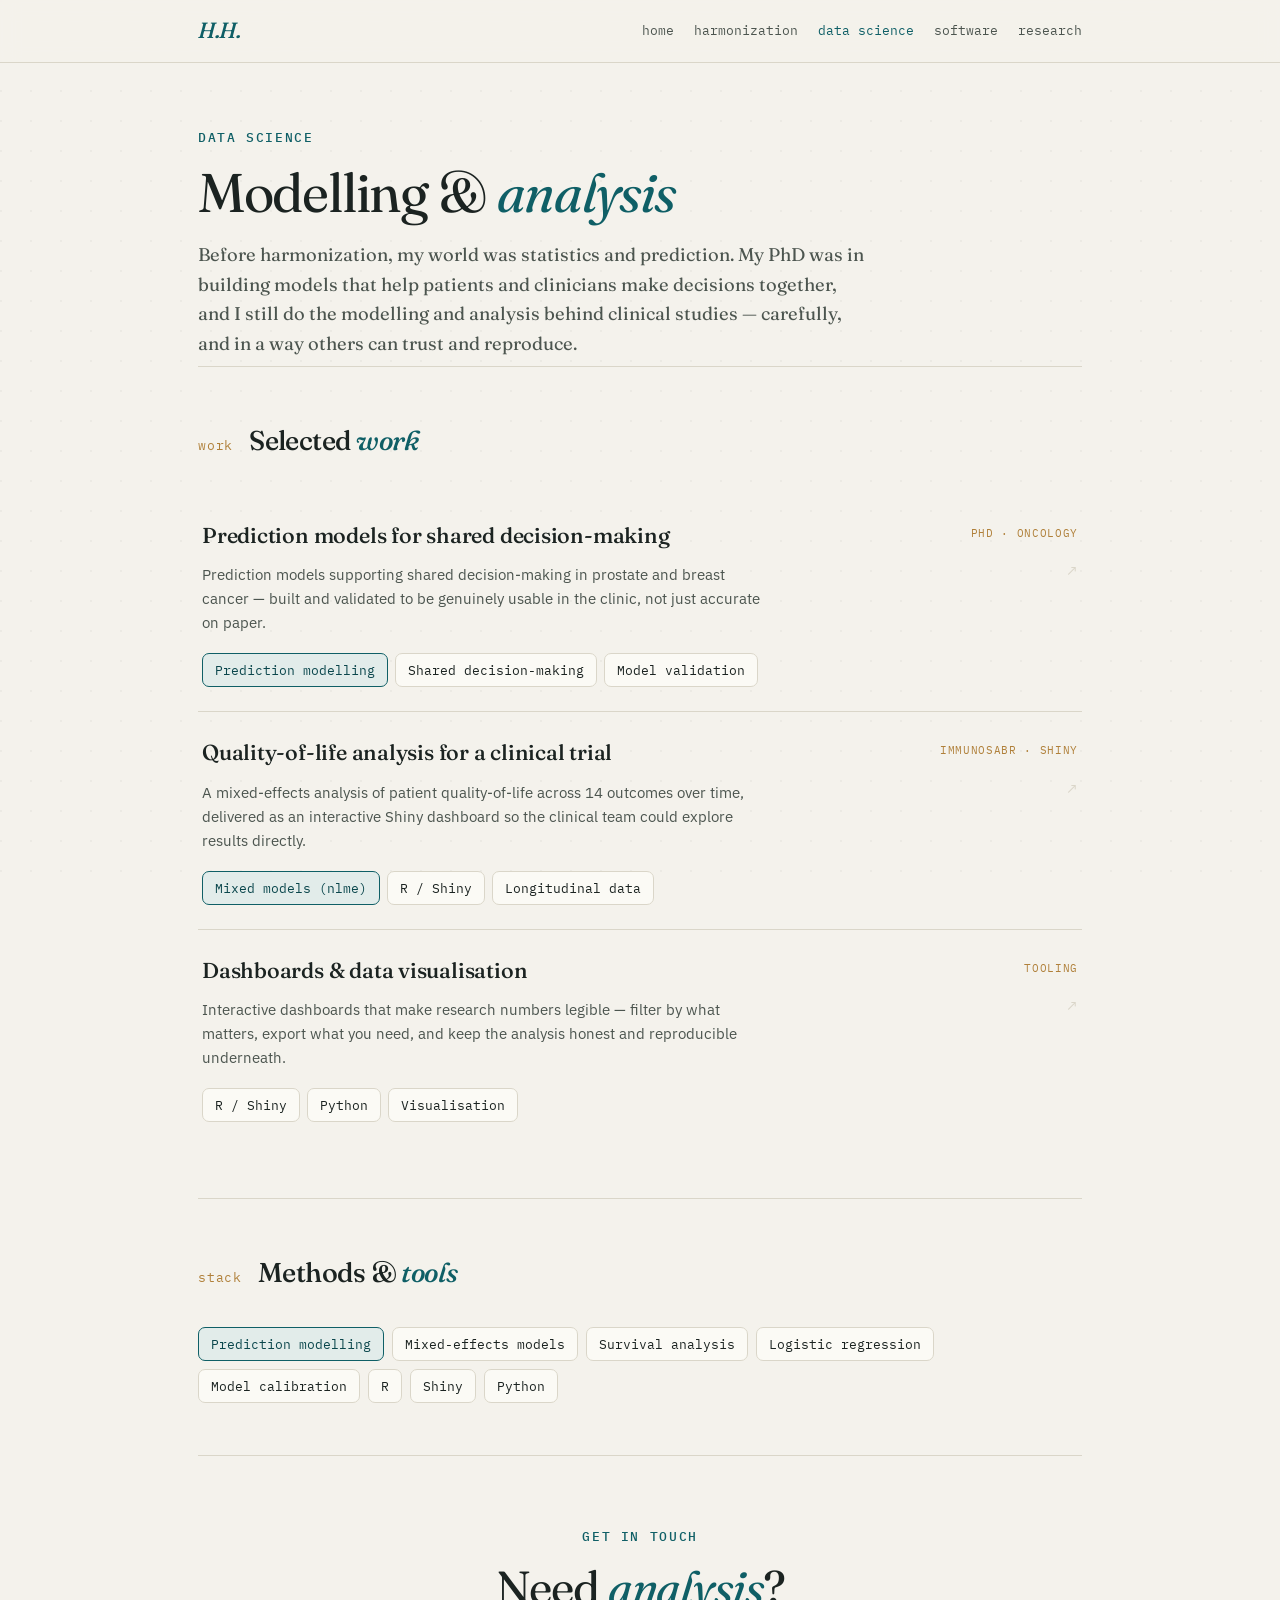
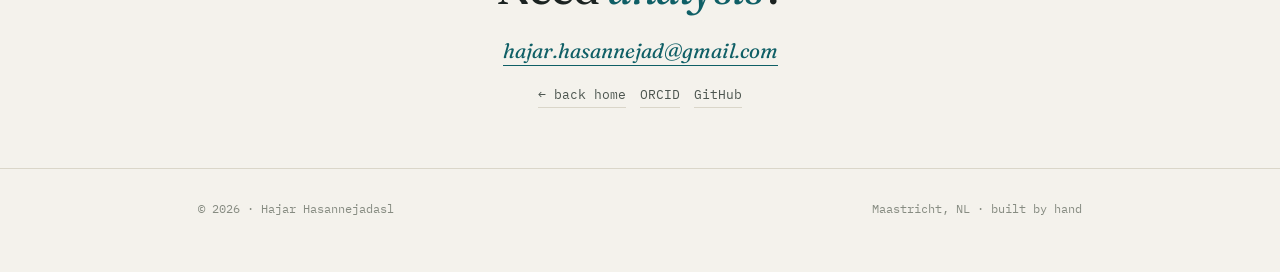
==== data-science.html @ 9adae1c1 "Add files via upload" ====
<!DOCTYPE html>
<html lang="en">
<head>
<meta charset="UTF-8">
<meta name="viewport" content="width=device-width, initial-scale=1.0">
<title>Data science — Hajar Hasannejadasl</title>
<meta name="description" content="Prediction modelling, mixed-effects analysis of clinical trials, and data dashboards.">
<link rel="preconnect" href="https://fonts.googleapis.com">
<link rel="preconnect" href="https://fonts.gstatic.com" crossorigin>
<link href="https://fonts.googleapis.com/css2?family=Fraunces:ital,opsz,wght@0,9..144,400;0,9..144,500;1,9..144,300;1,9..144,400&family=IBM+Plex+Mono:wght@400;500&family=IBM+Plex+Sans:wght@400;500;600&display=swap" rel="stylesheet">
<link rel="stylesheet" href="styles.css">
</head>
<body>

<header class="top">
  <div class="wrap">
    <a href="index.html" class="monogram">H.H.</a>
    <nav>
      <a href="index.html">home</a>
      <a href="harmonization.html">harmonization</a>
      <a href="data-science.html" class="current">data science</a>
      <a href="software.html">software</a>
      <a href="research.html">research</a>
    </nav>
  </div>
</header>

<main class="wrap">

  <section class="phead">
    <div class="eyebrow reveal">Data science</div>
    <h1 class="reveal">Modelling &amp; <em>analysis</em></h1>
    <p class="intro reveal">
      Before harmonization, my world was statistics and prediction. My PhD was in building models
      that help patients and clinicians make decisions together, and I still do the modelling and
      analysis behind clinical studies — carefully, and in a way others can trust and reproduce.
    </p>
  </section>

  <section class="ruled">
    <div class="sec-head"><span class="idx">work</span><h2>Selected <em>work</em></h2></div>
    <div class="work">

      <a class="item reveal" href="#">
        <div class="ttl">Prediction models for shared decision-making</div>
        <div class="meta">PhD · Oncology</div>
        <div class="desc">Prediction models supporting shared decision-making in prostate and breast cancer — built and validated to be genuinely usable in the clinic, not just accurate on paper.</div>
        <div class="tags">
          <span class="tag key">Prediction modelling</span>
          <span class="tag">Shared decision-making</span>
          <span class="tag">Model validation</span>
        </div>
        <div class="arrow">↗</div>
      </a>

      <a class="item reveal" href="#">
        <div class="ttl">Quality-of-life analysis for a clinical trial</div>
        <div class="meta">ImmunoSABR · Shiny</div>
        <div class="desc">A mixed-effects analysis of patient quality-of-life across 14 outcomes over time, delivered as an interactive Shiny dashboard so the clinical team could explore results directly.</div>
        <div class="tags">
          <span class="tag key">Mixed models (nlme)</span>
          <span class="tag">R / Shiny</span>
          <span class="tag">Longitudinal data</span>
        </div>
        <div class="arrow">↗</div>
      </a>

      <a class="item reveal" href="#">
        <div class="ttl">Dashboards &amp; data visualisation</div>
        <div class="meta">Tooling</div>
        <div class="desc">Interactive dashboards that make research numbers legible — filter by what matters, export what you need, and keep the analysis honest and reproducible underneath.</div>
        <div class="tags">
          <span class="tag">R / Shiny</span>
          <span class="tag">Python</span>
          <span class="tag">Visualisation</span>
        </div>
        <div class="arrow">↗</div>
      </a>

    </div>
  </section>

  <section class="ruled">
    <div class="sec-head"><span class="idx">stack</span><h2>Methods &amp; <em>tools</em></h2></div>
    <div class="tags reveal">
      <span class="tag key">Prediction modelling</span>
      <span class="tag">Mixed-effects models</span>
      <span class="tag">Survival analysis</span>
      <span class="tag">Logistic regression</span>
      <span class="tag">Model calibration</span>
      <span class="tag">R</span>
      <span class="tag">Shiny</span>
      <span class="tag">Python</span>
    </div>
  </section>

  <section class="contact">
    <div class="eyebrow">Get in touch</div>
    <h2>Need <em>analysis</em>?</h2>
    <a class="email" href="mailto:hajar.hasannejad@gmail.com">hajar.hasannejad@gmail.com</a>
    <div class="more">
      <a href="index.html">← back home</a>
      <a href="https://orcid.org/0000-0001-5262-7399">ORCID</a>
      <a href="https://github.com/Hajarhn">GitHub</a>
    </div>
  </section>

</main>

<footer>
  <div class="wrap">
    <span>© 2026 · Hajar Hasannejadasl</span>
    <span>Maastricht, NL · built by hand</span>
  </div>
</footer>

<script src="main.js"></script>
</body>
</html>
---- styles.css ----
/* =========================================================
   Hajar Hasannejadasl — shared design system
   Warm-petrol identity: Fraunces (display/voice) +
   IBM Plex Sans (body) + IBM Plex Mono (technical labels)
   ========================================================= */

:root{
  --paper:#F4F2EC;        /* warm off-white */
  --paper-2:#FBFAF5;      /* card surface */
  --ink:#1B2321;          /* near-black, petrol-tinted */
  --ink-soft:#4C554F;
  --mute:#878C82;
  --petrol:#0F5F66;       /* primary accent */
  --petrol-deep:#0A464C;
  --petrol-pale:#E2ECEA;
  --amber:#B0803A;        /* warm secondary, used sparingly */
  --line:#DAD6C9;         /* warm hairline */

  --display:'Fraunces',Georgia,serif;
  --sans:'IBM Plex Sans',system-ui,sans-serif;
  --mono:'IBM Plex Mono',ui-monospace,monospace;
}

*{box-sizing:border-box;margin:0;padding:0}
html{scroll-behavior:smooth}
body{
  background:var(--paper);color:var(--ink);
  font-family:var(--sans);font-size:16.5px;line-height:1.6;
  -webkit-font-smoothing:antialiased;text-rendering:optimizeLegibility;
  overflow-x:hidden;
}
/* faint dotted grid, quiet in the background */
body::before{
  content:"";position:fixed;inset:0;z-index:0;pointer-events:none;
  background-image:radial-gradient(circle at 1px 1px,rgba(27,35,33,.035) 1px,transparent 0);
  background-size:30px 30px;
}
main{position:relative;z-index:1}
.wrap{max-width:940px;margin:0 auto;padding:0 28px}
a{color:inherit}

.eyebrow{
  font-family:var(--mono);font-size:12.5px;font-weight:500;
  letter-spacing:.13em;text-transform:uppercase;color:var(--petrol);
}
em.hl{font-style:italic;color:var(--petrol)}

/* placeholder marker */
.todo{
  color:var(--petrol-deep);background:var(--petrol-pale);
  border-bottom:1.5px dashed var(--petrol);padding:0 4px;border-radius:2px;font-style:normal;
}

/* ---------------- top bar ---------------- */
header.top{
  position:sticky;top:0;z-index:20;
  background:rgba(244,242,236,.9);backdrop-filter:blur(9px);
  border-bottom:1px solid var(--line);
}
.top .wrap{display:flex;align-items:center;justify-content:space-between;height:62px;gap:18px}
.monogram{
  font-family:var(--display);font-style:italic;font-weight:500;
  font-size:22px;letter-spacing:-.02em;color:var(--petrol);text-decoration:none;flex-shrink:0;
}
.top nav{display:flex;gap:20px;overflow-x:auto;scrollbar-width:none}
.top nav::-webkit-scrollbar{display:none}
.top nav a{
  font-family:var(--mono);font-size:13px;color:var(--ink-soft);
  text-decoration:none;white-space:nowrap;padding:4px 0;position:relative;transition:color .2s;
}
.top nav a:hover{color:var(--petrol)}
.top nav a.current{color:var(--petrol)}
.top nav a.current::after{
  content:"";position:absolute;left:0;right:0;bottom:-2px;height:1.5px;background:var(--petrol);
}

/* ---------------- hero / page head ---------------- */
.hero{padding:72px 0 20px;position:relative}
.hero .eyebrow{margin-bottom:22px}
.hero h1{
  font-family:var(--display);font-weight:400;font-size:clamp(2.6rem,7vw,4.6rem);
  line-height:.98;letter-spacing:-.03em;
}
.hero h1 em{font-style:italic;font-weight:300;color:var(--petrol)}
.hero .tagline{
  font-family:var(--display);font-weight:400;font-size:clamp(1.15rem,2.2vw,1.5rem);
  line-height:1.45;color:var(--ink-soft);max-width:40ch;margin-top:22px;
}
.hero .tagline strong{font-weight:500;font-style:italic;color:var(--ink)}

/* decorative asterisk echo (subtle, like the mapping star) */
.hero::after{
  content:"✳";position:absolute;top:44px;right:-10px;font-size:11rem;line-height:1;
  color:var(--amber);opacity:.08;pointer-events:none;font-family:var(--display);
}

/* page-header variant for interior pages */
.phead{padding:64px 0 8px}
.phead .eyebrow{margin-bottom:18px}
.phead h1{
  font-family:var(--display);font-weight:400;font-size:clamp(2.2rem,5.5vw,3.4rem);
  line-height:1.02;letter-spacing:-.025em;
}
.phead h1 em{font-style:italic;color:var(--petrol)}
.phead .intro{
  font-family:var(--display);font-size:1.15rem;line-height:1.6;color:var(--ink-soft);
  max-width:56ch;margin-top:20px;
}

/* ---------------- harmonization mapping signature ---------------- */
.map{
  margin:44px 0 8px;border:1px solid var(--line);background:var(--paper-2);
  border-radius:14px;padding:26px 28px;font-family:var(--mono);
  display:grid;grid-template-columns:1fr auto 1fr;align-items:center;gap:8px;overflow:hidden;
}
.map .side{display:flex;flex-direction:column;gap:10px}
.map .src{
  font-size:14px;color:var(--mute);background:var(--paper);
  border:1px solid var(--line);border-radius:7px;padding:7px 11px;white-space:nowrap;
}
.map .arrows{position:relative;width:64px;height:104px}
.map .arrows svg{position:absolute;inset:0;width:100%;height:100%}
.map .target{
  justify-self:start;display:inline-flex;flex-direction:column;gap:4px;
  background:var(--petrol);color:#fff;border-radius:9px;padding:12px 16px;
}
.map .target b{font-family:var(--sans);font-weight:600;font-size:19px}
.map .target .code{font-size:12.5px;color:#bfe0dd;letter-spacing:.03em}
.map .cap{grid-column:1/-1;margin-top:18px;font-family:var(--sans);font-size:13.5px;color:var(--mute)}
@media(max-width:560px){
  .map{grid-template-columns:1fr;gap:16px}
  .map .arrows{width:100%;height:34px;transform:rotate(90deg)}
  .map .target{justify-self:stretch}
}

/* ---------------- sections ---------------- */
section{padding:52px 0}
section.ruled{border-top:1px solid var(--line)}
.sec-head{display:flex;align-items:baseline;gap:16px;margin-bottom:32px}
.sec-head .idx{font-family:var(--mono);font-size:13px;color:var(--amber);letter-spacing:.06em}
.sec-head h2{font-family:var(--display);font-weight:500;font-size:1.7rem;letter-spacing:-.02em}
.sec-head h2 em{font-style:italic;color:var(--petrol)}

/* ---------------- area cards (home) ---------------- */
.areas{display:grid;grid-template-columns:1fr 1fr;gap:0;border-top:1px solid var(--line);border-left:1px solid var(--line)}
.area{
  display:block;text-decoration:none;padding:26px 24px;
  border-right:1px solid var(--line);border-bottom:1px solid var(--line);
  background:var(--paper);transition:background .25s;
}
.area:hover{background:var(--paper-2)}
.area .k{font-family:var(--mono);font-size:11.5px;color:var(--amber);letter-spacing:.08em}
.area h3{font-family:var(--display);font-weight:500;font-size:1.4rem;margin:12px 0 8px;letter-spacing:-.01em}
.area h3 em{font-style:italic;color:var(--petrol)}
.area p{font-size:14.5px;color:var(--ink-soft);line-height:1.55}
.area .go{font-family:var(--mono);font-size:12.5px;color:var(--petrol);margin-top:14px;display:inline-block}
.area:hover .go{color:var(--petrol-deep)}
@media(max-width:600px){.areas{grid-template-columns:1fr}}

/* ---------------- about ---------------- */
.about-grid{display:grid;grid-template-columns:1fr 2fr;gap:44px;align-items:start}
.about-aside{font-family:var(--mono);font-size:13px;line-height:1.65}
.about-aside dt{
  text-transform:uppercase;letter-spacing:.09em;font-size:11px;
  color:var(--amber);margin-top:18px;margin-bottom:3px;
}
.about-aside dt:first-child{margin-top:0}
.about-aside dd{color:var(--ink);font-family:var(--sans);font-size:14.5px}
.about-body p{
  font-family:var(--display);font-size:1.16rem;line-height:1.72;color:var(--ink-soft);margin-bottom:1.2rem;
}
.about-body p:first-child::first-letter{
  font-family:var(--display);font-size:3.1rem;font-style:italic;float:left;
  line-height:.82;padding:.36rem .55rem 0 0;color:var(--petrol);
}
.about-body p em{font-style:italic;color:var(--ink)}
@media(max-width:640px){.about-grid{grid-template-columns:1fr;gap:28px}}

/* ---------------- work items ---------------- */
.work{display:flex;flex-direction:column}
.item{
  display:grid;grid-template-columns:1fr auto;gap:6px 24px;
  padding:24px 4px;border-top:1px solid var(--line);text-decoration:none;transition:padding-left .2s;
}
.item:first-child{border-top:none}
.item:hover{padding-left:12px}
.item:hover .ttl{color:var(--petrol)}
.item .ttl{font-family:var(--display);font-weight:500;font-size:1.35rem;letter-spacing:-.01em;transition:color .18s}
.item .desc{grid-column:1;max-width:62ch;color:var(--ink-soft);font-size:15px;margin-top:4px;line-height:1.6}
.item .meta{
  grid-column:2;grid-row:1;font-family:var(--mono);font-size:11px;letter-spacing:.06em;
  text-transform:uppercase;color:var(--amber);text-align:right;white-space:nowrap;padding-top:6px;
}
.item .tags{display:flex;flex-wrap:wrap;gap:7px;margin-top:12px;grid-column:1}
.item .arrow{grid-column:2;grid-row:2;text-align:right;color:var(--line);font-size:15px}
.item:hover .arrow{color:var(--petrol)}
@media(max-width:560px){
  .item{grid-template-columns:1fr}
  .item .meta{grid-column:1;grid-row:auto;text-align:left;padding-top:0;margin-bottom:4px}
  .item .arrow{display:none}
}

/* work item with visual (flagship) */
.feature{
  display:grid;grid-template-columns:1fr 1.4fr;gap:34px;align-items:start;
  padding:28px 0 8px;
}
.feature .shot{
  background:var(--paper-2);border:1px solid var(--line);border-radius:8px;overflow:hidden;
  aspect-ratio:4/3;box-shadow:0 10px 26px -14px rgba(27,35,33,.22);
}
.feature .shot svg{width:100%;height:100%;display:block}
.feature .meta{font-family:var(--mono);font-size:11px;text-transform:uppercase;letter-spacing:.09em;color:var(--amber);margin-bottom:8px}
.feature h3{font-family:var(--display);font-weight:500;font-size:1.55rem;letter-spacing:-.015em;margin-bottom:10px}
.feature p{color:var(--ink-soft);font-size:15px;line-height:1.65;margin-bottom:14px}
.feature .links{display:flex;gap:18px;font-family:var(--mono);font-size:13px}
.feature .links a{color:var(--petrol);text-decoration:none;border-bottom:1px solid var(--petrol);padding-bottom:1px}
.feature .links a:hover{color:var(--amber);border-color:var(--amber)}
@media(max-width:640px){.feature{grid-template-columns:1fr;gap:20px}}

/* ---------------- tags ---------------- */
.tags{display:flex;flex-wrap:wrap;gap:8px}
.tag{
  font-family:var(--mono);font-size:12.5px;color:var(--ink);
  border:1px solid var(--line);background:var(--paper-2);border-radius:7px;padding:6px 12px;
}
.tag.key{border-color:var(--petrol);color:var(--petrol-deep);background:var(--petrol-pale)}

/* ---------------- contact ---------------- */
.contact{text-align:center;padding:70px 0 60px;border-top:1px solid var(--line)}
.contact .eyebrow{margin-bottom:16px}
.contact h2{font-family:var(--display);font-weight:400;font-size:clamp(1.9rem,4.5vw,2.9rem);letter-spacing:-.025em;line-height:1.12;margin-bottom:20px}
.contact h2 em{font-style:italic;color:var(--petrol)}
.contact .email{font-family:var(--display);font-style:italic;font-size:1.3rem;color:var(--petrol);text-decoration:none;border-bottom:1px solid var(--petrol);padding-bottom:2px}
.contact .email:hover{color:var(--amber);border-color:var(--amber)}
.contact .more{margin-top:18px;font-family:var(--mono);font-size:13px;color:var(--mute);display:flex;gap:14px;justify-content:center;flex-wrap:wrap}
.contact .more a{color:var(--ink-soft);text-decoration:none;border-bottom:1px solid var(--line);padding-bottom:1px}
.contact .more a:hover{color:var(--petrol);border-color:var(--petrol)}

/* ---------------- footer ---------------- */
footer{border-top:1px solid var(--line);padding:30px 0 54px}
footer .wrap{display:flex;justify-content:space-between;flex-wrap:wrap;gap:10px}
footer span{font-family:var(--mono);font-size:12px;color:var(--mute)}

:focus-visible{outline:2px solid var(--petrol);outline-offset:3px;border-radius:3px}

/* ---------------- motion ---------------- */
@media(prefers-reduced-motion:no-preference){
  .reveal{opacity:0;transform:translateY(16px);transition:opacity .7s ease,transform .7s ease}
  .reveal.in{opacity:1;transform:none}
  .map path{stroke-dasharray:120;stroke-dashoffset:120;animation:draw 1s ease .45s forwards}
  @keyframes draw{to{stroke-dashoffset:0}}
}
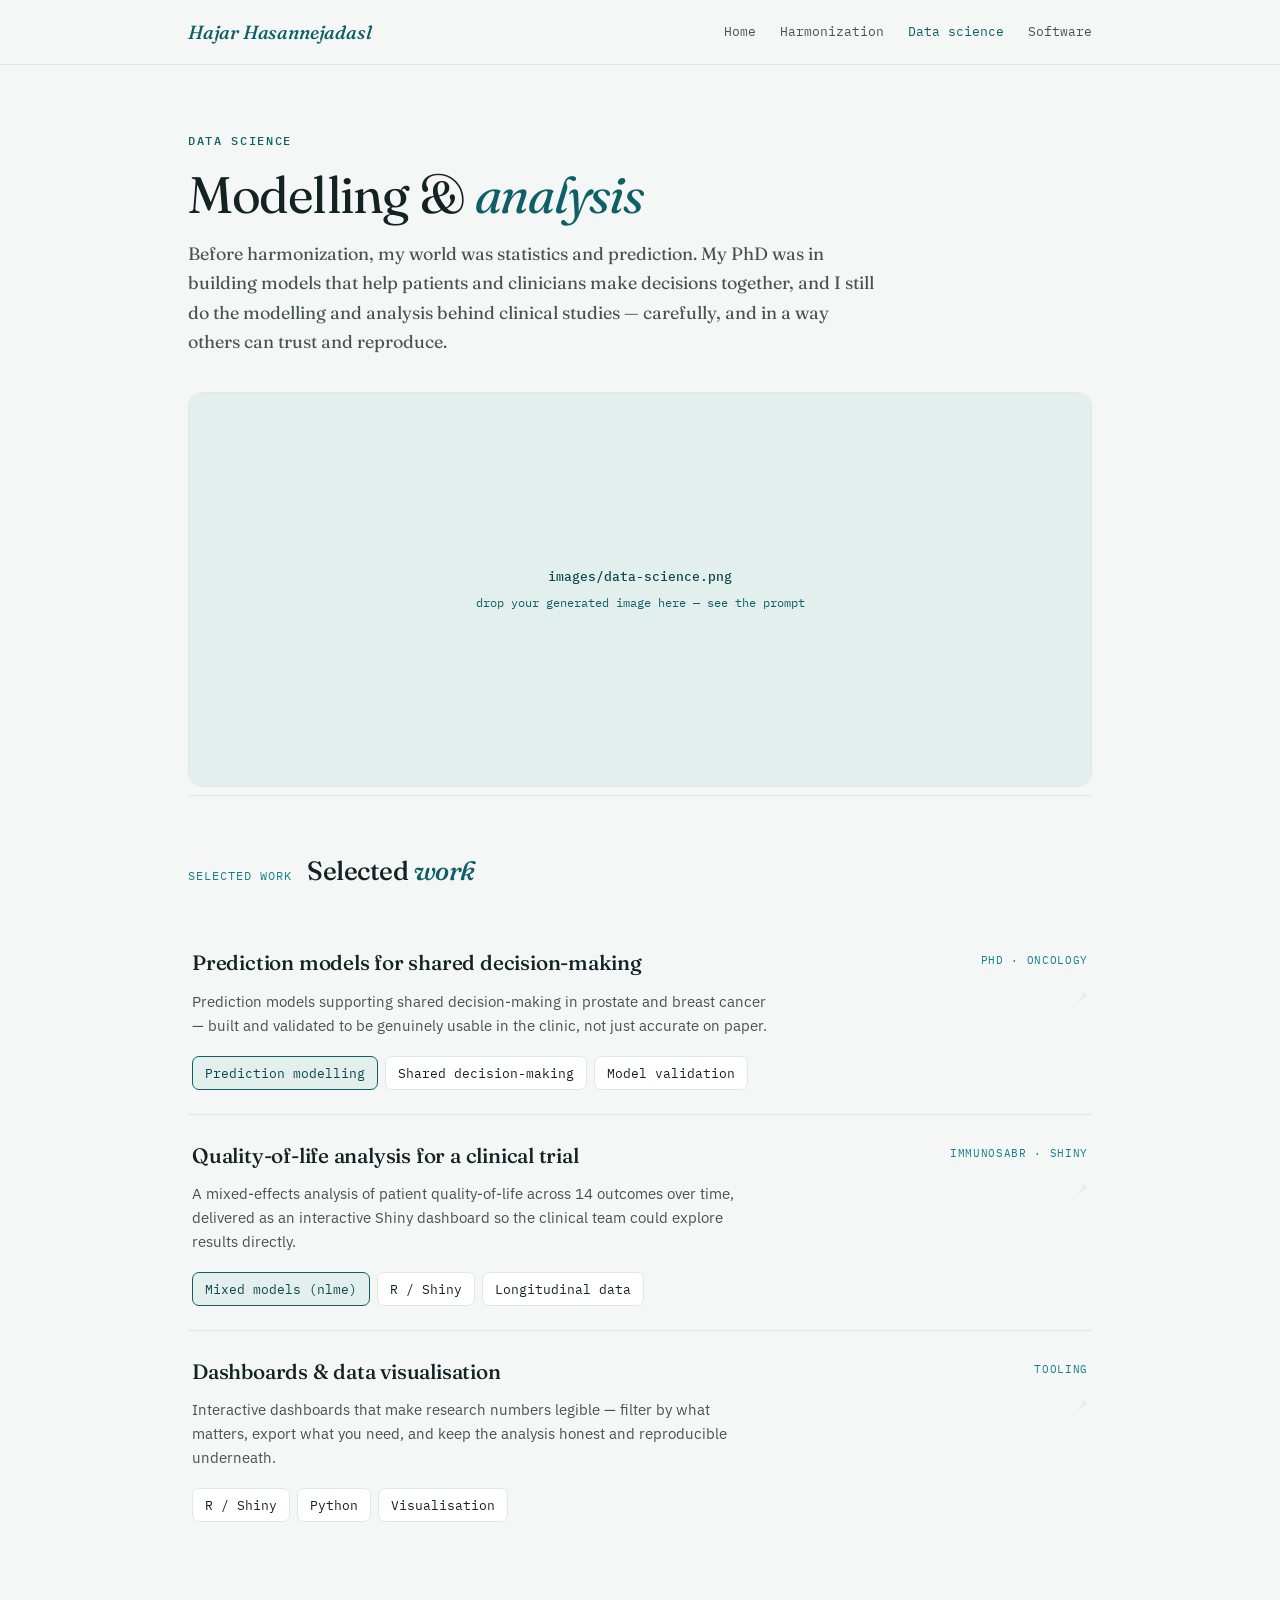
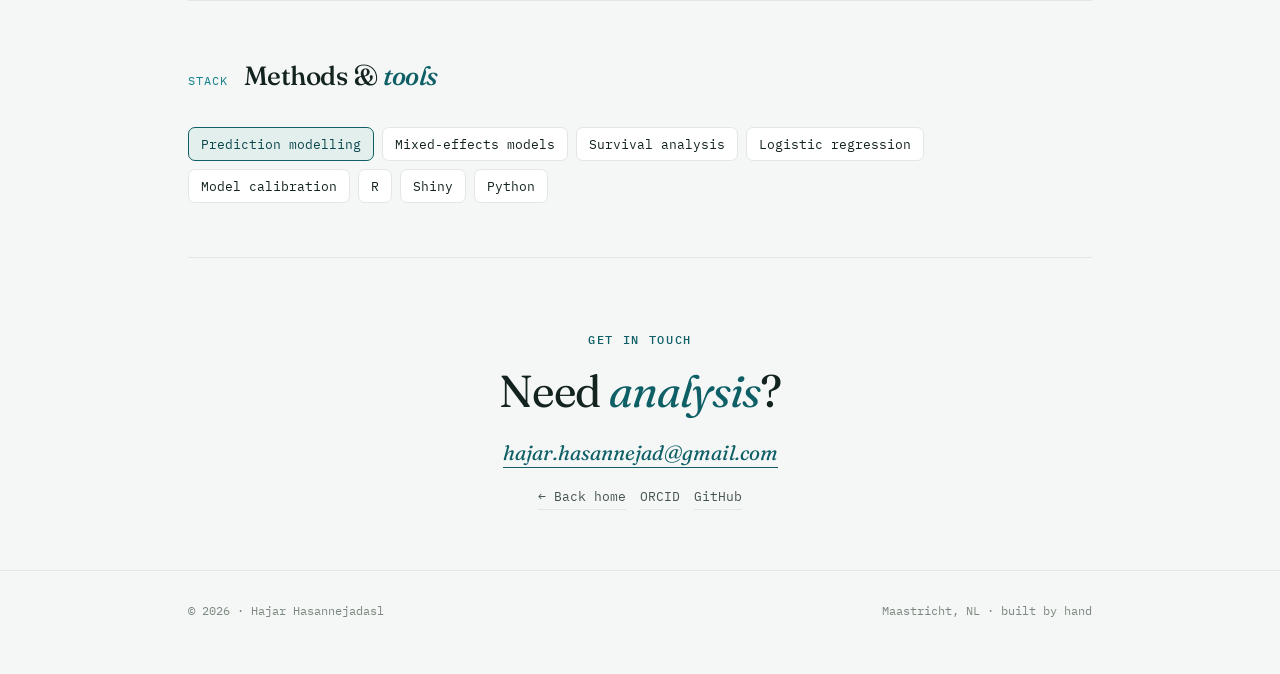
==== commit 9ec7e76b: "Add files via upload" ====
--- a/data-science.html
+++ b/data-science.html
@@ -14,13 +14,12 @@
 
 <header class="top">
   <div class="wrap">
-    <a href="index.html" class="monogram">H.H.</a>
+    <a href="index.html" class="brand">Hajar Hasannejadasl</a>
     <nav>
-      <a href="index.html">home</a>
-      <a href="harmonization.html">harmonization</a>
-      <a href="data-science.html" class="current">data science</a>
-      <a href="software.html">software</a>
-      <a href="research.html">research</a>
+      <a href="index.html">Home</a>
+      <a href="harmonization.html">Harmonization</a>
+      <a href="data-science.html" class="current">Data science</a>
+      <a href="software.html">Software</a>
     </nav>
   </div>
 </header>
@@ -35,10 +34,15 @@
       that help patients and clinicians make decisions together, and I still do the modelling and
       analysis behind clinical studies — carefully, and in a way others can trust and reproduce.
     </p>
+
+    <figure class="figure reveal">
+      <img src="images/data-science.png" alt="Abstract illustration of prediction curves and probability distributions">
+      <div class="ph"><b>images/data-science.png</b><span>drop your generated image here — see the prompt</span></div>
+    </figure>
   </section>
 
   <section class="ruled">
-    <div class="sec-head"><span class="idx">work</span><h2>Selected <em>work</em></h2></div>
+    <div class="sec-head"><span class="idx">selected work</span><h2>Selected <em>work</em></h2></div>
     <div class="work">
 
       <a class="item reveal" href="#">
@@ -99,7 +103,7 @@
     <h2>Need <em>analysis</em>?</h2>
     <a class="email" href="mailto:hajar.hasannejad@gmail.com">hajar.hasannejad@gmail.com</a>
     <div class="more">
-      <a href="index.html">← back home</a>
+      <a href="index.html">← Back home</a>
       <a href="https://orcid.org/0000-0001-5262-7399">ORCID</a>
       <a href="https://github.com/Hajarhn">GitHub</a>
     </div>
--- a/styles.css
+++ b/styles.css
@@ -1,20 +1,19 @@
 /* =========================================================
-   Hajar Hasannejadasl — shared design system
-   Warm-petrol identity: Fraunces (display/voice) +
-   IBM Plex Sans (body) + IBM Plex Mono (technical labels)
+   Hajar Hasannejadasl — shared design system (clean petrol)
+   Fraunces (display) + IBM Plex Sans (body) + IBM Plex Mono (labels)
    ========================================================= */
 
 :root{
-  --paper:#F4F2EC;        /* warm off-white */
-  --paper-2:#FBFAF5;      /* card surface */
-  --ink:#1B2321;          /* near-black, petrol-tinted */
-  --ink-soft:#4C554F;
-  --mute:#878C82;
-  --petrol:#0F5F66;       /* primary accent */
+  --paper:#F5F7F6;        /* clean cool off-white */
+  --paper-2:#FFFFFF;      /* cards / surfaces */
+  --ink:#132320;          /* deep petrol-ink */
+  --ink-soft:#46544F;
+  --mute:#7C877F;
+  --petrol:#0E5F66;       /* primary accent */
   --petrol-deep:#0A464C;
-  --petrol-pale:#E2ECEA;
-  --amber:#B0803A;        /* warm secondary, used sparingly */
-  --line:#DAD6C9;         /* warm hairline */
+  --petrol-bright:#12808A;/* small live accent */
+  --petrol-pale:#E3EFED;
+  --line:#E2E7E4;         /* cool hairline */
 
   --display:'Fraunces',Georgia,serif;
   --sans:'IBM Plex Sans',system-ui,sans-serif;
@@ -26,26 +25,18 @@
 body{
   background:var(--paper);color:var(--ink);
   font-family:var(--sans);font-size:16.5px;line-height:1.6;
-  -webkit-font-smoothing:antialiased;text-rendering:optimizeLegibility;
-  overflow-x:hidden;
-}
-/* faint dotted grid, quiet in the background */
-body::before{
-  content:"";position:fixed;inset:0;z-index:0;pointer-events:none;
-  background-image:radial-gradient(circle at 1px 1px,rgba(27,35,33,.035) 1px,transparent 0);
-  background-size:30px 30px;
+  -webkit-font-smoothing:antialiased;text-rendering:optimizeLegibility;overflow-x:hidden;
 }
 main{position:relative;z-index:1}
-.wrap{max-width:940px;margin:0 auto;padding:0 28px}
+.wrap{max-width:960px;margin:0 auto;padding:0 28px}
 a{color:inherit}
 
 .eyebrow{
-  font-family:var(--mono);font-size:12.5px;font-weight:500;
-  letter-spacing:.13em;text-transform:uppercase;color:var(--petrol);
+  font-family:var(--mono);font-size:12px;font-weight:500;
+  letter-spacing:.14em;text-transform:uppercase;color:var(--petrol);
 }
 em.hl{font-style:italic;color:var(--petrol)}
 
-/* placeholder marker */
 .todo{
   color:var(--petrol-deep);background:var(--petrol-pale);
   border-bottom:1.5px dashed var(--petrol);padding:0 4px;border-radius:2px;font-style:normal;
@@ -54,76 +45,72 @@
 /* ---------------- top bar ---------------- */
 header.top{
   position:sticky;top:0;z-index:20;
-  background:rgba(244,242,236,.9);backdrop-filter:blur(9px);
-  border-bottom:1px solid var(--line);
-}
-.top .wrap{display:flex;align-items:center;justify-content:space-between;height:62px;gap:18px}
-.monogram{
-  font-family:var(--display);font-style:italic;font-weight:500;
-  font-size:22px;letter-spacing:-.02em;color:var(--petrol);text-decoration:none;flex-shrink:0;
-}
-.top nav{display:flex;gap:20px;overflow-x:auto;scrollbar-width:none}
+  background:rgba(245,247,246,.92);backdrop-filter:blur(9px);border-bottom:1px solid var(--line);
+}
+.top .wrap{display:flex;align-items:center;justify-content:space-between;height:64px;gap:20px}
+.brand{
+  font-family:var(--display);font-style:italic;font-weight:500;font-size:19px;
+  letter-spacing:-.01em;color:var(--petrol);text-decoration:none;flex-shrink:0;white-space:nowrap;
+}
+.top nav{display:flex;gap:24px;overflow-x:auto;scrollbar-width:none}
 .top nav::-webkit-scrollbar{display:none}
 .top nav a{
-  font-family:var(--mono);font-size:13px;color:var(--ink-soft);
-  text-decoration:none;white-space:nowrap;padding:4px 0;position:relative;transition:color .2s;
+  font-family:var(--mono);font-size:13px;color:var(--ink-soft);text-decoration:none;
+  white-space:nowrap;padding:4px 0;position:relative;transition:color .2s;
 }
 .top nav a:hover{color:var(--petrol)}
 .top nav a.current{color:var(--petrol)}
-.top nav a.current::after{
-  content:"";position:absolute;left:0;right:0;bottom:-2px;height:1.5px;background:var(--petrol);
-}
-
-/* ---------------- hero / page head ---------------- */
-.hero{padding:72px 0 20px;position:relative}
+.top nav a.current::after{content:"";position:absolute;left:0;right:0;bottom:-2px;height:1.5px;background:var(--petrol)}
+
+/* ---------------- hero (home) ---------------- */
+.hero{padding:76px 0 8px}
 .hero .eyebrow{margin-bottom:22px}
 .hero h1{
-  font-family:var(--display);font-weight:400;font-size:clamp(2.6rem,7vw,4.6rem);
-  line-height:.98;letter-spacing:-.03em;
+  font-family:var(--display);font-weight:400;font-size:clamp(2.6rem,7vw,4.4rem);
+  line-height:1;letter-spacing:-.03em;
 }
 .hero h1 em{font-style:italic;font-weight:300;color:var(--petrol)}
 .hero .tagline{
-  font-family:var(--display);font-weight:400;font-size:clamp(1.15rem,2.2vw,1.5rem);
-  line-height:1.45;color:var(--ink-soft);max-width:40ch;margin-top:22px;
+  font-family:var(--display);font-weight:400;font-size:clamp(1.15rem,2.1vw,1.45rem);
+  line-height:1.45;color:var(--ink-soft);max-width:42ch;margin-top:22px;
 }
 .hero .tagline strong{font-weight:500;font-style:italic;color:var(--ink)}
 
-/* decorative asterisk echo (subtle, like the mapping star) */
-.hero::after{
-  content:"✳";position:absolute;top:44px;right:-10px;font-size:11rem;line-height:1;
-  color:var(--amber);opacity:.08;pointer-events:none;font-family:var(--display);
-}
-
-/* page-header variant for interior pages */
-.phead{padding:64px 0 8px}
+/* ---------------- interior page head ---------------- */
+.phead{padding:66px 0 8px}
 .phead .eyebrow{margin-bottom:18px}
 .phead h1{
-  font-family:var(--display);font-weight:400;font-size:clamp(2.2rem,5.5vw,3.4rem);
-  line-height:1.02;letter-spacing:-.025em;
+  font-family:var(--display);font-weight:400;font-size:clamp(2.1rem,5.2vw,3.2rem);
+  line-height:1.04;letter-spacing:-.025em;
 }
 .phead h1 em{font-style:italic;color:var(--petrol)}
-.phead .intro{
-  font-family:var(--display);font-size:1.15rem;line-height:1.6;color:var(--ink-soft);
-  max-width:56ch;margin-top:20px;
-}
+.phead .intro{font-family:var(--display);font-size:1.12rem;line-height:1.62;color:var(--ink-soft);max-width:58ch;margin-top:18px}
+
+/* ---------------- image slot (drop generated images here) ---------------- */
+.figure{margin:36px 0 0;border-radius:14px;overflow:hidden;border:1px solid var(--line);background:var(--paper-2);position:relative}
+.figure img{display:block;width:100%;height:auto}
+.figure .ph{display:none}
+.figure.missing{aspect-ratio:16/7}
+.figure.missing img{display:none}
+.figure.missing .ph{
+  display:flex;position:absolute;inset:0;flex-direction:column;align-items:center;justify-content:center;
+  gap:6px;background:var(--petrol-pale);color:var(--petrol-deep);font-family:var(--mono);font-size:13px;text-align:center;padding:20px;
+}
+.figure.missing .ph b{font-weight:500}
+.figure.missing .ph span{color:var(--petrol);font-size:11.5px}
+.figure figcaption{font-family:var(--mono);font-size:11.5px;color:var(--mute);padding:10px 14px;border-top:1px solid var(--line)}
 
 /* ---------------- harmonization mapping signature ---------------- */
 .map{
-  margin:44px 0 8px;border:1px solid var(--line);background:var(--paper-2);
+  margin:36px 0 0;border:1px solid var(--line);background:var(--paper-2);
   border-radius:14px;padding:26px 28px;font-family:var(--mono);
   display:grid;grid-template-columns:1fr auto 1fr;align-items:center;gap:8px;overflow:hidden;
 }
 .map .side{display:flex;flex-direction:column;gap:10px}
-.map .src{
-  font-size:14px;color:var(--mute);background:var(--paper);
-  border:1px solid var(--line);border-radius:7px;padding:7px 11px;white-space:nowrap;
-}
+.map .src{font-size:14px;color:var(--mute);background:var(--paper);border:1px solid var(--line);border-radius:7px;padding:7px 11px;white-space:nowrap}
 .map .arrows{position:relative;width:64px;height:104px}
 .map .arrows svg{position:absolute;inset:0;width:100%;height:100%}
-.map .target{
-  justify-self:start;display:inline-flex;flex-direction:column;gap:4px;
-  background:var(--petrol);color:#fff;border-radius:9px;padding:12px 16px;
-}
+.map .target{justify-self:start;display:inline-flex;flex-direction:column;gap:4px;background:var(--petrol);color:#fff;border-radius:9px;padding:12px 16px}
 .map .target b{font-family:var(--sans);font-weight:600;font-size:19px}
 .map .target .code{font-size:12.5px;color:#bfe0dd;letter-spacing:.03em}
 .map .cap{grid-column:1/-1;margin-top:18px;font-family:var(--sans);font-size:13.5px;color:var(--mute)}
@@ -134,63 +121,44 @@
 }
 
 /* ---------------- sections ---------------- */
-section{padding:52px 0}
+section{padding:54px 0}
 section.ruled{border-top:1px solid var(--line)}
-.sec-head{display:flex;align-items:baseline;gap:16px;margin-bottom:32px}
-.sec-head .idx{font-family:var(--mono);font-size:13px;color:var(--amber);letter-spacing:.06em}
-.sec-head h2{font-family:var(--display);font-weight:500;font-size:1.7rem;letter-spacing:-.02em}
+.sec-head{display:flex;align-items:baseline;gap:16px;margin-bottom:30px}
+.sec-head .idx{font-family:var(--mono);font-size:12px;color:var(--petrol-bright);letter-spacing:.08em;text-transform:uppercase}
+.sec-head h2{font-family:var(--display);font-weight:500;font-size:1.65rem;letter-spacing:-.02em}
 .sec-head h2 em{font-style:italic;color:var(--petrol)}
 
 /* ---------------- area cards (home) ---------------- */
-.areas{display:grid;grid-template-columns:1fr 1fr;gap:0;border-top:1px solid var(--line);border-left:1px solid var(--line)}
-.area{
-  display:block;text-decoration:none;padding:26px 24px;
-  border-right:1px solid var(--line);border-bottom:1px solid var(--line);
-  background:var(--paper);transition:background .25s;
-}
-.area:hover{background:var(--paper-2)}
-.area .k{font-family:var(--mono);font-size:11.5px;color:var(--amber);letter-spacing:.08em}
-.area h3{font-family:var(--display);font-weight:500;font-size:1.4rem;margin:12px 0 8px;letter-spacing:-.01em}
+.areas{display:grid;grid-template-columns:repeat(3,1fr);border-top:1px solid var(--line);border-left:1px solid var(--line)}
+.area{display:block;text-decoration:none;padding:26px 22px;border-right:1px solid var(--line);border-bottom:1px solid var(--line);background:var(--paper-2);transition:background .25s}
+.area:hover{background:var(--petrol-pale)}
+.area .k{font-family:var(--mono);font-size:11px;color:var(--petrol-bright);letter-spacing:.08em}
+.area h3{font-family:var(--display);font-weight:500;font-size:1.3rem;margin:12px 0 8px;letter-spacing:-.01em}
 .area h3 em{font-style:italic;color:var(--petrol)}
-.area p{font-size:14.5px;color:var(--ink-soft);line-height:1.55}
-.area .go{font-family:var(--mono);font-size:12.5px;color:var(--petrol);margin-top:14px;display:inline-block}
-.area:hover .go{color:var(--petrol-deep)}
-@media(max-width:600px){.areas{grid-template-columns:1fr}}
+.area p{font-size:14px;color:var(--ink-soft);line-height:1.55}
+.area .go{font-family:var(--mono);font-size:12px;color:var(--petrol);margin-top:14px;display:inline-block}
+@media(max-width:720px){.areas{grid-template-columns:1fr}}
 
 /* ---------------- about ---------------- */
 .about-grid{display:grid;grid-template-columns:1fr 2fr;gap:44px;align-items:start}
 .about-aside{font-family:var(--mono);font-size:13px;line-height:1.65}
-.about-aside dt{
-  text-transform:uppercase;letter-spacing:.09em;font-size:11px;
-  color:var(--amber);margin-top:18px;margin-bottom:3px;
-}
+.about-aside dt{text-transform:uppercase;letter-spacing:.09em;font-size:11px;color:var(--petrol-bright);margin-top:18px;margin-bottom:3px}
 .about-aside dt:first-child{margin-top:0}
 .about-aside dd{color:var(--ink);font-family:var(--sans);font-size:14.5px}
-.about-body p{
-  font-family:var(--display);font-size:1.16rem;line-height:1.72;color:var(--ink-soft);margin-bottom:1.2rem;
-}
-.about-body p:first-child::first-letter{
-  font-family:var(--display);font-size:3.1rem;font-style:italic;float:left;
-  line-height:.82;padding:.36rem .55rem 0 0;color:var(--petrol);
-}
+.about-body p{font-family:var(--display);font-size:1.14rem;line-height:1.72;color:var(--ink-soft);margin-bottom:1.2rem}
+.about-body p:first-child::first-letter{font-family:var(--display);font-size:3rem;font-style:italic;float:left;line-height:.82;padding:.34rem .5rem 0 0;color:var(--petrol)}
 .about-body p em{font-style:italic;color:var(--ink)}
-@media(max-width:640px){.about-grid{grid-template-columns:1fr;gap:28px}}
+@media(max-width:640px){.about-grid{grid-template-columns:1fr;gap:26px}}
 
 /* ---------------- work items ---------------- */
 .work{display:flex;flex-direction:column}
-.item{
-  display:grid;grid-template-columns:1fr auto;gap:6px 24px;
-  padding:24px 4px;border-top:1px solid var(--line);text-decoration:none;transition:padding-left .2s;
-}
+.item{display:grid;grid-template-columns:1fr auto;gap:6px 24px;padding:24px 4px;border-top:1px solid var(--line);text-decoration:none;transition:padding-left .2s}
 .item:first-child{border-top:none}
 .item:hover{padding-left:12px}
 .item:hover .ttl{color:var(--petrol)}
-.item .ttl{font-family:var(--display);font-weight:500;font-size:1.35rem;letter-spacing:-.01em;transition:color .18s}
-.item .desc{grid-column:1;max-width:62ch;color:var(--ink-soft);font-size:15px;margin-top:4px;line-height:1.6}
-.item .meta{
-  grid-column:2;grid-row:1;font-family:var(--mono);font-size:11px;letter-spacing:.06em;
-  text-transform:uppercase;color:var(--amber);text-align:right;white-space:nowrap;padding-top:6px;
-}
+.item .ttl{font-family:var(--display);font-weight:500;font-size:1.3rem;letter-spacing:-.01em;transition:color .18s}
+.item .desc{grid-column:1;max-width:64ch;color:var(--ink-soft);font-size:15px;margin-top:4px;line-height:1.6}
+.item .meta{grid-column:2;grid-row:1;font-family:var(--mono);font-size:11px;letter-spacing:.06em;text-transform:uppercase;color:var(--petrol-bright);text-align:right;white-space:nowrap;padding-top:6px}
 .item .tags{display:flex;flex-wrap:wrap;gap:7px;margin-top:12px;grid-column:1}
 .item .arrow{grid-column:2;grid-row:2;text-align:right;color:var(--line);font-size:15px}
 .item:hover .arrow{color:var(--petrol)}
@@ -200,39 +168,30 @@
   .item .arrow{display:none}
 }
 
-/* work item with visual (flagship) */
-.feature{
-  display:grid;grid-template-columns:1fr 1.4fr;gap:34px;align-items:start;
-  padding:28px 0 8px;
-}
-.feature .shot{
-  background:var(--paper-2);border:1px solid var(--line);border-radius:8px;overflow:hidden;
-  aspect-ratio:4/3;box-shadow:0 10px 26px -14px rgba(27,35,33,.22);
-}
+/* flagship feature */
+.feature{display:grid;grid-template-columns:1fr 1.4fr;gap:34px;align-items:start;padding:8px 0 0}
+.feature .shot{background:var(--paper-2);border:1px solid var(--line);border-radius:10px;overflow:hidden;aspect-ratio:4/3;box-shadow:0 12px 28px -16px rgba(19,35,32,.25)}
 .feature .shot svg{width:100%;height:100%;display:block}
-.feature .meta{font-family:var(--mono);font-size:11px;text-transform:uppercase;letter-spacing:.09em;color:var(--amber);margin-bottom:8px}
-.feature h3{font-family:var(--display);font-weight:500;font-size:1.55rem;letter-spacing:-.015em;margin-bottom:10px}
+.feature .meta{font-family:var(--mono);font-size:11px;text-transform:uppercase;letter-spacing:.09em;color:var(--petrol-bright);margin-bottom:8px}
+.feature h3{font-family:var(--display);font-weight:500;font-size:1.5rem;letter-spacing:-.015em;margin-bottom:10px}
 .feature p{color:var(--ink-soft);font-size:15px;line-height:1.65;margin-bottom:14px}
 .feature .links{display:flex;gap:18px;font-family:var(--mono);font-size:13px}
 .feature .links a{color:var(--petrol);text-decoration:none;border-bottom:1px solid var(--petrol);padding-bottom:1px}
-.feature .links a:hover{color:var(--amber);border-color:var(--amber)}
+.feature .links a:hover{color:var(--petrol-bright);border-color:var(--petrol-bright)}
 @media(max-width:640px){.feature{grid-template-columns:1fr;gap:20px}}
 
 /* ---------------- tags ---------------- */
 .tags{display:flex;flex-wrap:wrap;gap:8px}
-.tag{
-  font-family:var(--mono);font-size:12.5px;color:var(--ink);
-  border:1px solid var(--line);background:var(--paper-2);border-radius:7px;padding:6px 12px;
-}
+.tag{font-family:var(--mono);font-size:12.5px;color:var(--ink);border:1px solid var(--line);background:var(--paper-2);border-radius:7px;padding:6px 12px}
 .tag.key{border-color:var(--petrol);color:var(--petrol-deep);background:var(--petrol-pale)}
 
 /* ---------------- contact ---------------- */
-.contact{text-align:center;padding:70px 0 60px;border-top:1px solid var(--line)}
+.contact{text-align:center;padding:72px 0 60px;border-top:1px solid var(--line)}
 .contact .eyebrow{margin-bottom:16px}
-.contact h2{font-family:var(--display);font-weight:400;font-size:clamp(1.9rem,4.5vw,2.9rem);letter-spacing:-.025em;line-height:1.12;margin-bottom:20px}
+.contact h2{font-family:var(--display);font-weight:400;font-size:clamp(1.9rem,4.5vw,2.8rem);letter-spacing:-.025em;line-height:1.12;margin-bottom:20px}
 .contact h2 em{font-style:italic;color:var(--petrol)}
 .contact .email{font-family:var(--display);font-style:italic;font-size:1.3rem;color:var(--petrol);text-decoration:none;border-bottom:1px solid var(--petrol);padding-bottom:2px}
-.contact .email:hover{color:var(--amber);border-color:var(--amber)}
+.contact .email:hover{color:var(--petrol-bright);border-color:var(--petrol-bright)}
 .contact .more{margin-top:18px;font-family:var(--mono);font-size:13px;color:var(--mute);display:flex;gap:14px;justify-content:center;flex-wrap:wrap}
 .contact .more a{color:var(--ink-soft);text-decoration:none;border-bottom:1px solid var(--line);padding-bottom:1px}
 .contact .more a:hover{color:var(--petrol);border-color:var(--petrol)}
@@ -244,10 +203,10 @@
 
 :focus-visible{outline:2px solid var(--petrol);outline-offset:3px;border-radius:3px}
 
-/* ---------------- motion ---------------- */
+/* ---------------- motion (progressive: content visible without JS) ---------------- */
 @media(prefers-reduced-motion:no-preference){
-  .reveal{opacity:0;transform:translateY(16px);transition:opacity .7s ease,transform .7s ease}
-  .reveal.in{opacity:1;transform:none}
-  .map path{stroke-dasharray:120;stroke-dashoffset:120;animation:draw 1s ease .45s forwards}
+  html.js .reveal{opacity:0;transform:translateY(14px);transition:opacity .6s ease,transform .6s ease}
+  html.js .reveal.in{opacity:1;transform:none}
+  .map path{stroke-dasharray:120;stroke-dashoffset:120;animation:draw 1s ease .4s forwards}
   @keyframes draw{to{stroke-dashoffset:0}}
 }
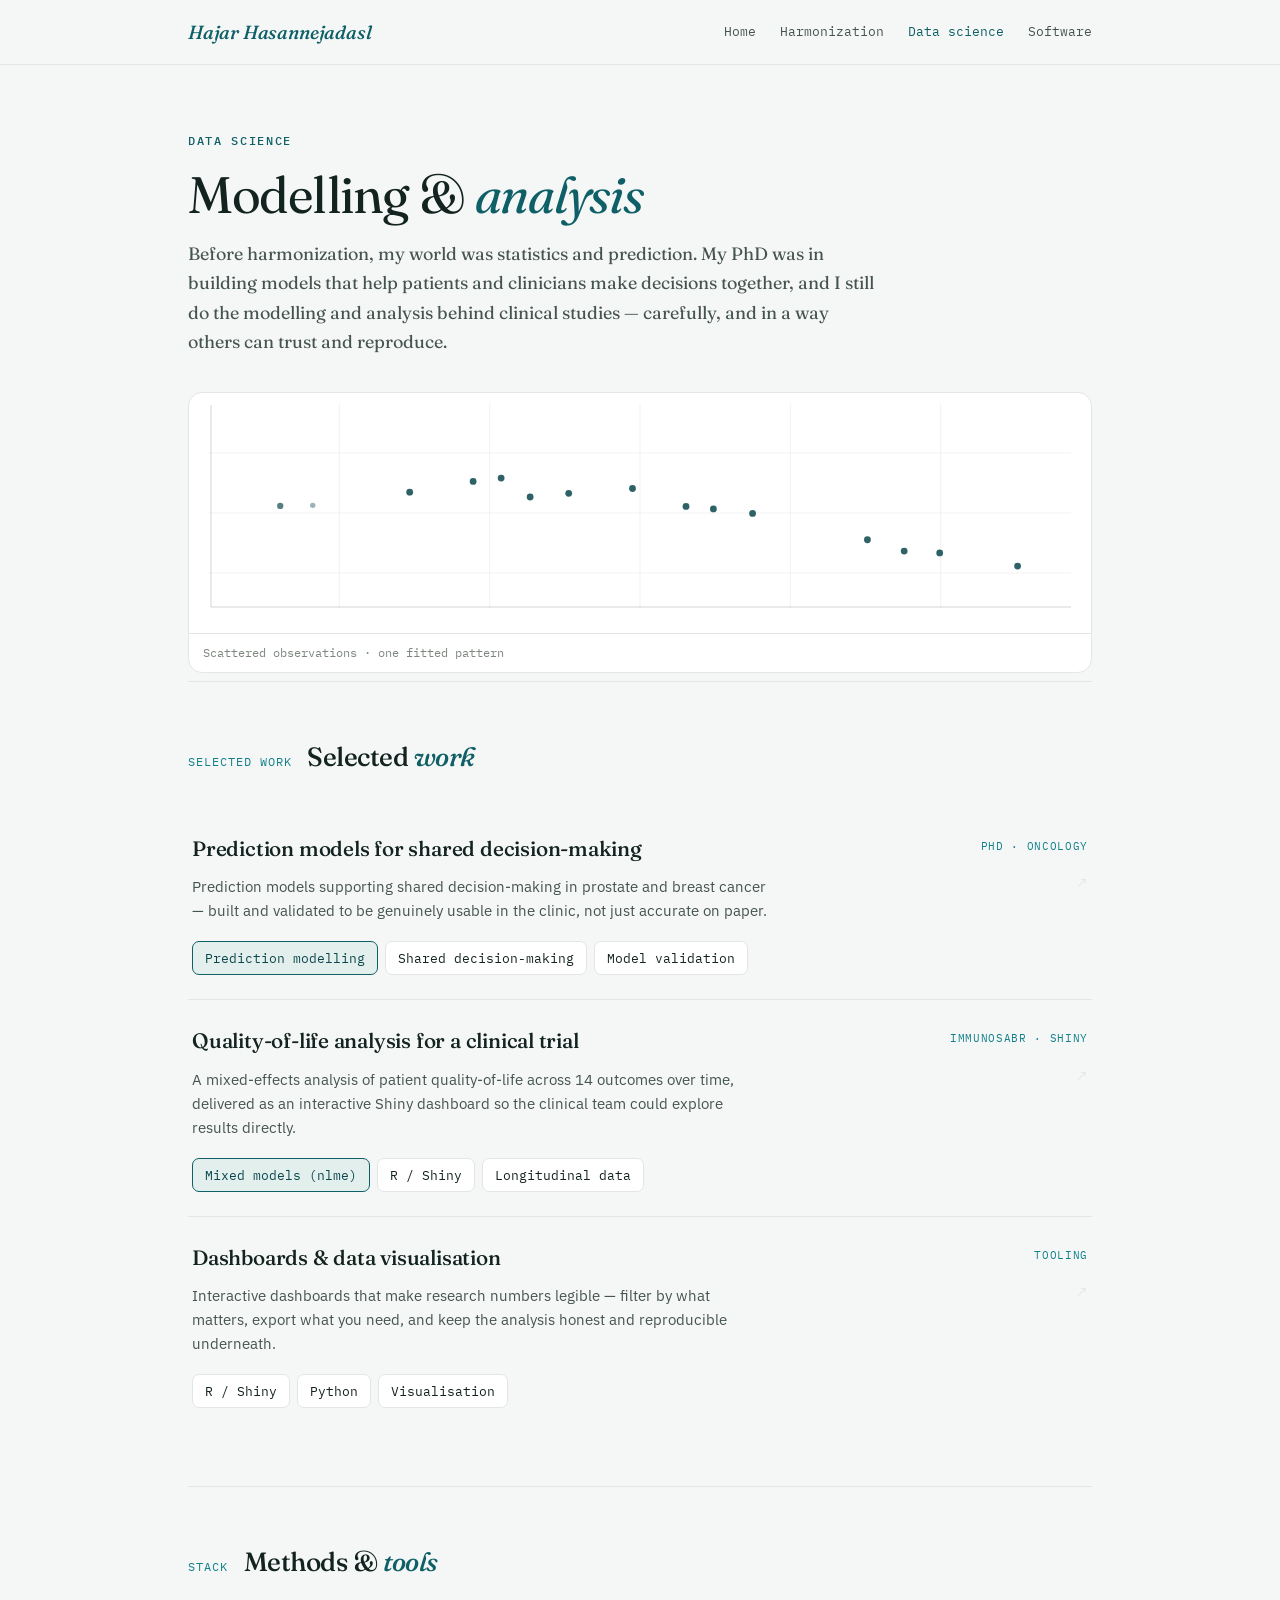
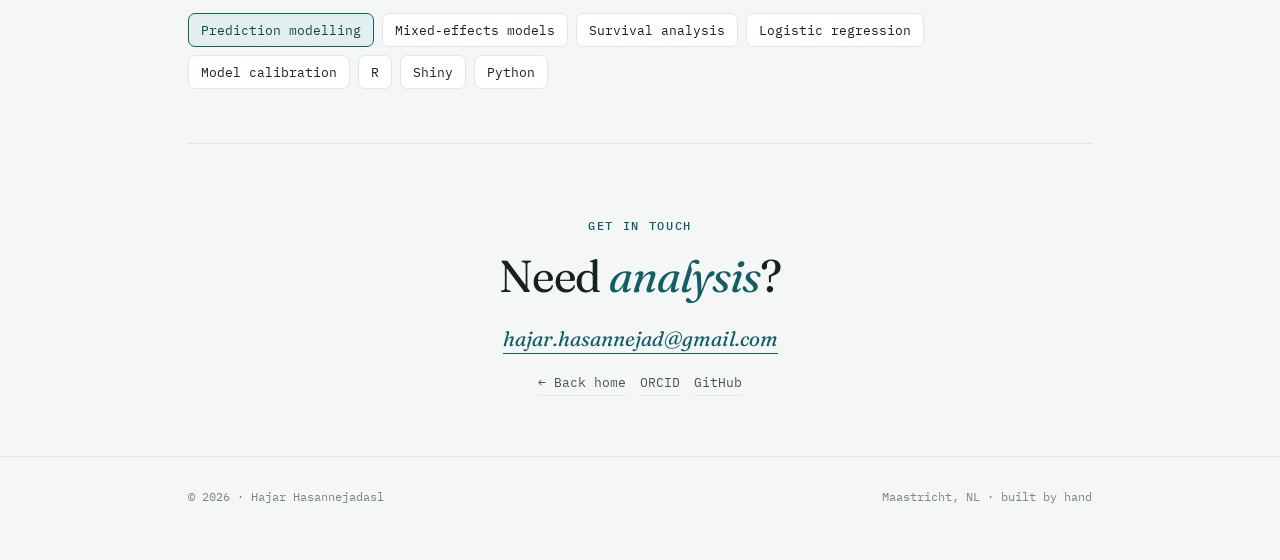
==== commit 79273204: "Add files via upload" ====
--- a/data-science.html
+++ b/data-science.html
@@ -35,10 +35,10 @@
       analysis behind clinical studies — carefully, and in a way others can trust and reproduce.
     </p>
 
-    <figure class="figure reveal">
-      <img src="images/data-science.png" alt="Abstract illustration of prediction curves and probability distributions">
-      <div class="ph"><b>images/data-science.png</b><span>drop your generated image here — see the prompt</span></div>
-    </figure>
+    <div class="flow-wrap reveal" aria-hidden="true">
+      <canvas id="fitplot"></canvas>
+      <div class="flow-cap">Scattered observations · one fitted pattern</div>
+    </div>
   </section>
 
   <section class="ruled">
@@ -119,5 +119,6 @@
 </footer>
 
 <script src="main.js"></script>
+<script src="fitplot.js"></script>
 </body>
 </html>
--- a/styles.css
+++ b/styles.css
@@ -86,6 +86,12 @@
 .phead h1 em{font-style:italic;color:var(--petrol)}
 .phead .intro{font-family:var(--display);font-size:1.12rem;line-height:1.62;color:var(--ink-soft);max-width:58ch;margin-top:18px}
 
+/* ---------------- flow animation (home hero) ---------------- */
+.flow-wrap{margin:36px 0 0;border:1px solid var(--line);border-radius:14px;background:var(--paper-2);overflow:hidden;position:relative}
+.flow-wrap canvas{display:block;width:100%;height:240px}
+.flow-cap{font-family:var(--mono);font-size:11.5px;color:var(--mute);padding:10px 14px;border-top:1px solid var(--line)}
+@media(max-width:560px){.flow-wrap canvas{height:190px}}
+
 /* ---------------- image slot (drop generated images here) ---------------- */
 .figure{margin:36px 0 0;border-radius:14px;overflow:hidden;border:1px solid var(--line);background:var(--paper-2);position:relative}
 .figure img{display:block;width:100%;height:auto}
@@ -107,10 +113,10 @@
   display:grid;grid-template-columns:1fr auto 1fr;align-items:center;gap:8px;overflow:hidden;
 }
 .map .side{display:flex;flex-direction:column;gap:10px}
-.map .src{font-size:14px;color:var(--mute);background:var(--paper);border:1px solid var(--line);border-radius:7px;padding:7px 11px;white-space:nowrap}
+.map .src{font-size:14px;color:var(--mute);background:var(--paper);border:1px solid var(--line);border-radius:7px;padding:7px 11px;white-space:nowrap;min-width:150px;min-height:34px}
 .map .arrows{position:relative;width:64px;height:104px}
 .map .arrows svg{position:absolute;inset:0;width:100%;height:100%}
-.map .target{justify-self:start;display:inline-flex;flex-direction:column;gap:4px;background:var(--petrol);color:#fff;border-radius:9px;padding:12px 16px}
+.map .target{justify-self:start;display:inline-flex;flex-direction:column;gap:4px;background:var(--petrol);color:#fff;border-radius:9px;padding:12px 16px;min-width:170px;min-height:64px}
 .map .target b{font-family:var(--sans);font-weight:600;font-size:19px}
 .map .target .code{font-size:12.5px;color:#bfe0dd;letter-spacing:.03em}
 .map .cap{grid-column:1/-1;margin-top:18px;font-family:var(--sans);font-size:13.5px;color:var(--mute)}
@@ -207,6 +213,4 @@
 @media(prefers-reduced-motion:no-preference){
   html.js .reveal{opacity:0;transform:translateY(14px);transition:opacity .6s ease,transform .6s ease}
   html.js .reveal.in{opacity:1;transform:none}
-  .map path{stroke-dasharray:120;stroke-dashoffset:120;animation:draw 1s ease .4s forwards}
-  @keyframes draw{to{stroke-dashoffset:0}}
-}
+}
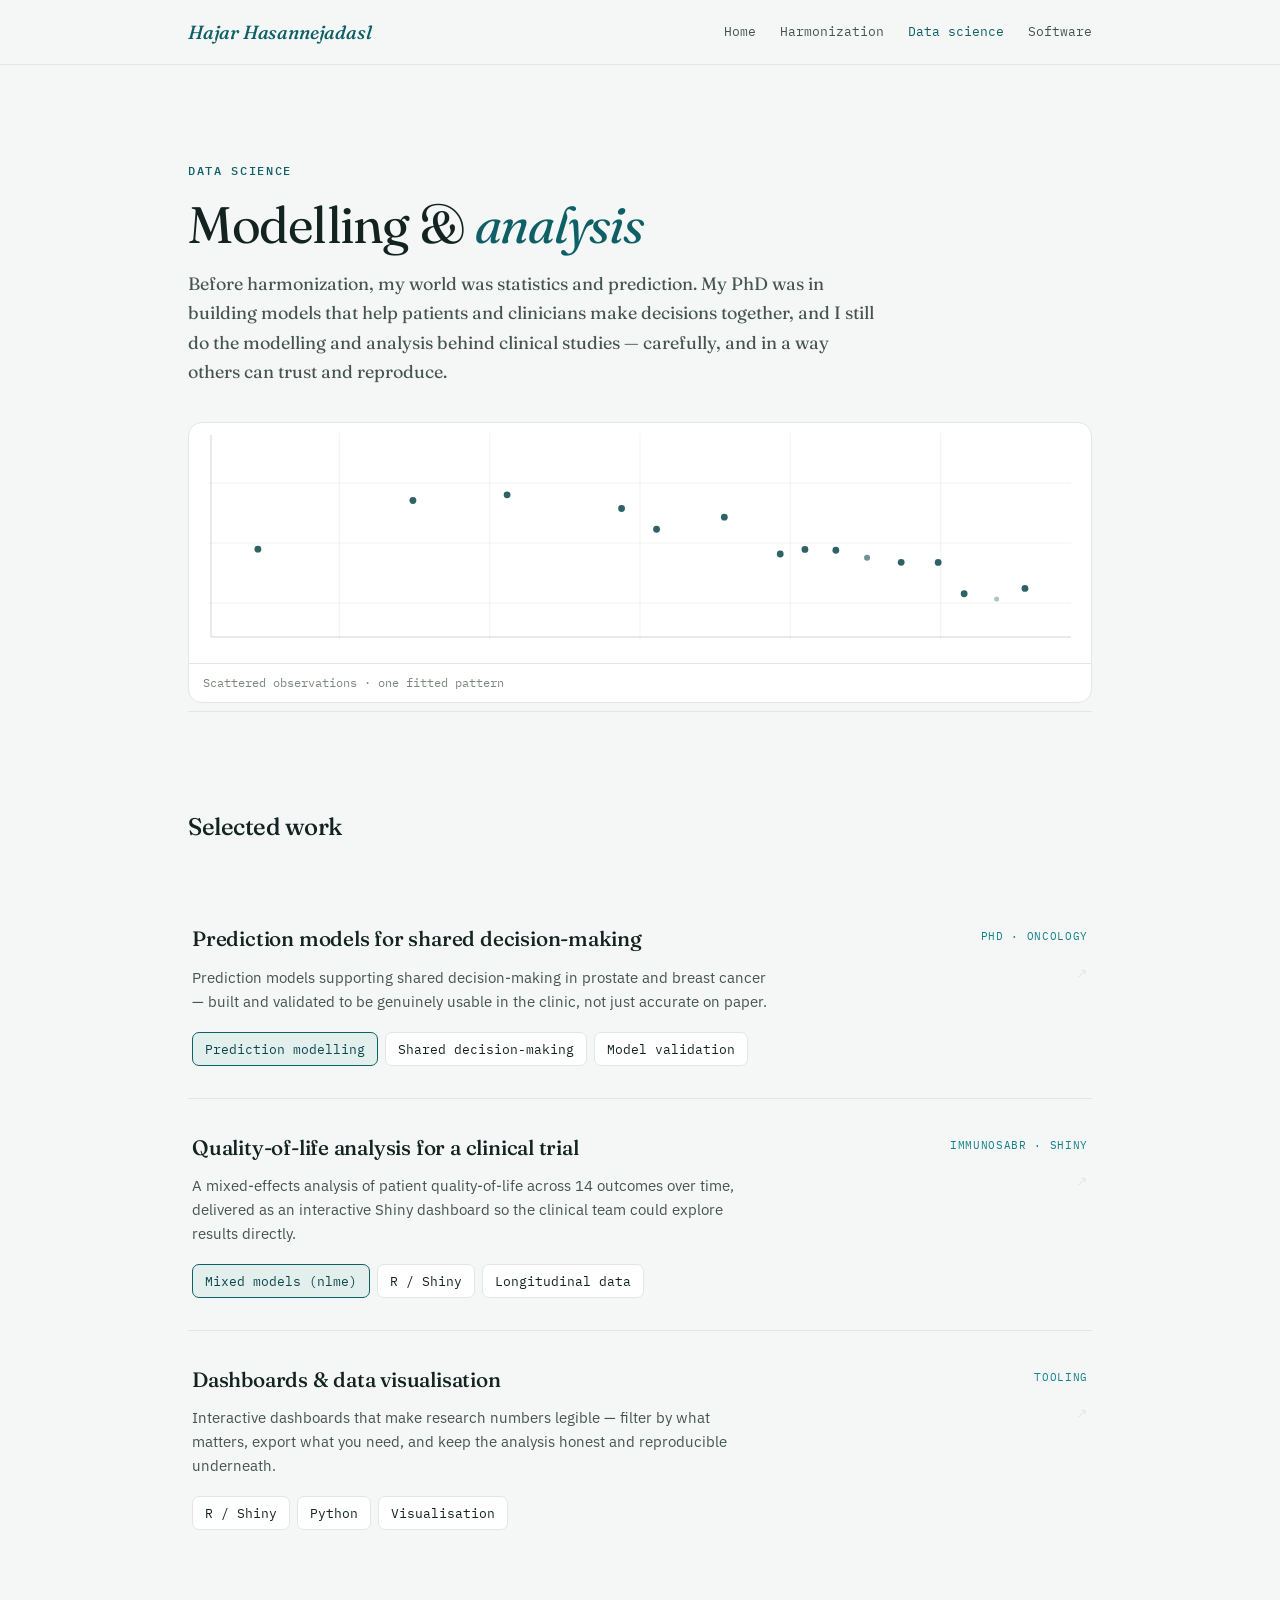
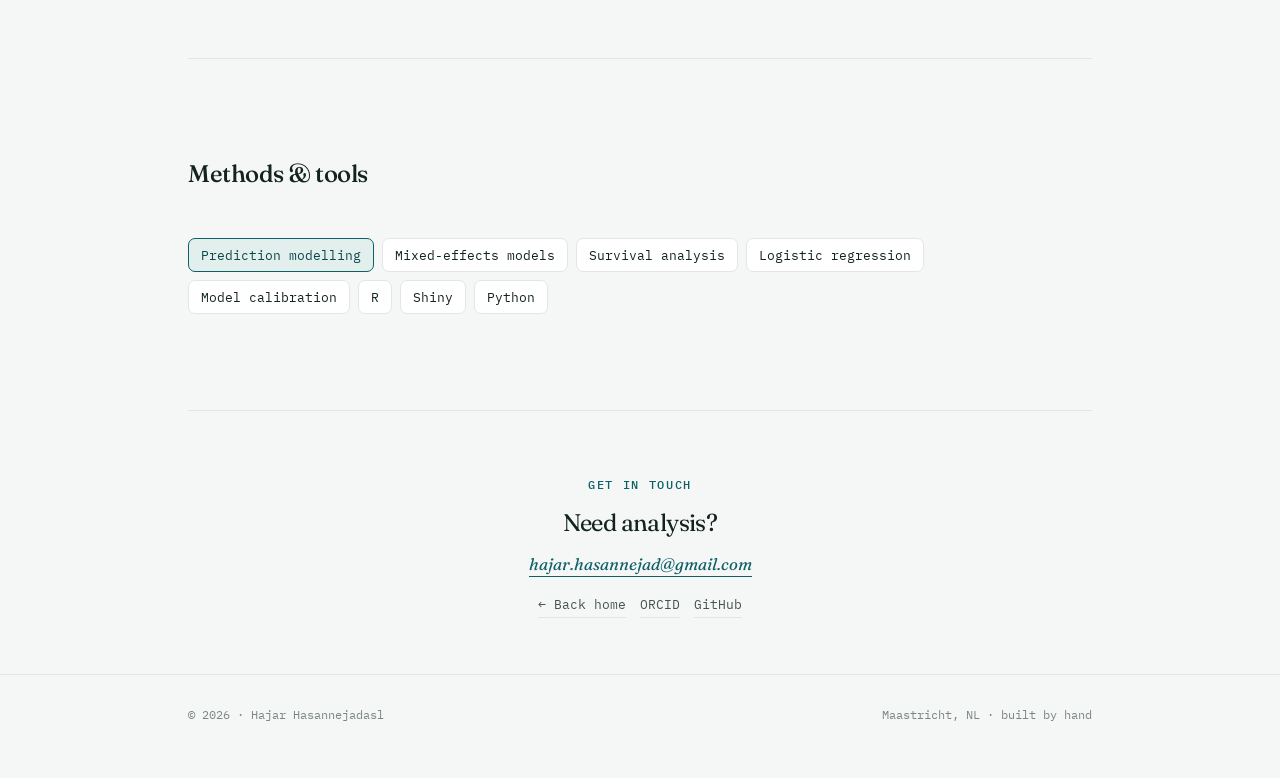
==== commit d2bcc952: "Add files via upload" ====
--- a/data-science.html
+++ b/data-science.html
@@ -42,7 +42,7 @@
   </section>
 
   <section class="ruled">
-    <div class="sec-head"><span class="idx">selected work</span><h2>Selected <em>work</em></h2></div>
+    <div class="sec-head"><h2>Selected work</h2></div>
     <div class="work">
 
       <a class="item reveal" href="#">
@@ -85,7 +85,7 @@
   </section>
 
   <section class="ruled">
-    <div class="sec-head"><span class="idx">stack</span><h2>Methods &amp; <em>tools</em></h2></div>
+    <div class="sec-head"><h2>Methods &amp; tools</h2></div>
     <div class="tags reveal">
       <span class="tag key">Prediction modelling</span>
       <span class="tag">Mixed-effects models</span>
@@ -98,9 +98,9 @@
     </div>
   </section>
 
-  <section class="contact">
+  <section class="contact compact">
     <div class="eyebrow">Get in touch</div>
-    <h2>Need <em>analysis</em>?</h2>
+    <h2>Need analysis?</h2>
     <a class="email" href="mailto:hajar.hasannejad@gmail.com">hajar.hasannejad@gmail.com</a>
     <div class="more">
       <a href="index.html">← Back home</a>
--- a/styles.css
+++ b/styles.css
@@ -63,7 +63,7 @@
 .top nav a.current::after{content:"";position:absolute;left:0;right:0;bottom:-2px;height:1.5px;background:var(--petrol)}
 
 /* ---------------- hero (home) ---------------- */
-.hero{padding:76px 0 8px}
+.hero{padding:104px 0 8px}
 .hero .eyebrow{margin-bottom:22px}
 .hero h1{
   font-family:var(--display);font-weight:400;font-size:clamp(2.6rem,7vw,4.4rem);
@@ -77,7 +77,7 @@
 .hero .tagline strong{font-weight:500;font-style:italic;color:var(--ink)}
 
 /* ---------------- interior page head ---------------- */
-.phead{padding:66px 0 8px}
+.phead{padding:96px 0 8px}
 .phead .eyebrow{margin-bottom:18px}
 .phead h1{
   font-family:var(--display);font-weight:400;font-size:clamp(2.1rem,5.2vw,3.2rem);
@@ -127,16 +127,16 @@
 }
 
 /* ---------------- sections ---------------- */
-section{padding:54px 0}
+section{padding:96px 0}
 section.ruled{border-top:1px solid var(--line)}
-.sec-head{display:flex;align-items:baseline;gap:16px;margin-bottom:30px}
+.sec-head{margin-bottom:44px}
 .sec-head .idx{font-family:var(--mono);font-size:12px;color:var(--petrol-bright);letter-spacing:.08em;text-transform:uppercase}
-.sec-head h2{font-family:var(--display);font-weight:500;font-size:1.65rem;letter-spacing:-.02em}
+.sec-head h2{font-family:var(--display);font-weight:500;font-size:1.5rem;letter-spacing:-.02em;color:var(--ink)}
 .sec-head h2 em{font-style:italic;color:var(--petrol)}
 
 /* ---------------- area cards (home) ---------------- */
 .areas{display:grid;grid-template-columns:repeat(3,1fr);border-top:1px solid var(--line);border-left:1px solid var(--line)}
-.area{display:block;text-decoration:none;padding:26px 22px;border-right:1px solid var(--line);border-bottom:1px solid var(--line);background:var(--paper-2);transition:background .25s}
+.area{display:block;text-decoration:none;padding:34px 28px;border-right:1px solid var(--line);border-bottom:1px solid var(--line);background:var(--paper-2);transition:background .25s}
 .area:hover{background:var(--petrol-pale)}
 .area .k{font-family:var(--mono);font-size:11px;color:var(--petrol-bright);letter-spacing:.08em}
 .area h3{font-family:var(--display);font-weight:500;font-size:1.3rem;margin:12px 0 8px;letter-spacing:-.01em}
@@ -158,7 +158,7 @@
 
 /* ---------------- work items ---------------- */
 .work{display:flex;flex-direction:column}
-.item{display:grid;grid-template-columns:1fr auto;gap:6px 24px;padding:24px 4px;border-top:1px solid var(--line);text-decoration:none;transition:padding-left .2s}
+.item{display:grid;grid-template-columns:1fr auto;gap:6px 24px;padding:32px 4px;border-top:1px solid var(--line);text-decoration:none;transition:padding-left .2s}
 .item:first-child{border-top:none}
 .item:hover{padding-left:12px}
 .item:hover .ttl{color:var(--petrol)}
@@ -192,7 +192,10 @@
 .tag.key{border-color:var(--petrol);color:var(--petrol-deep);background:var(--petrol-pale)}
 
 /* ---------------- contact ---------------- */
-.contact{text-align:center;padding:72px 0 60px;border-top:1px solid var(--line)}
+.contact{text-align:center;padding:104px 0 88px;border-top:1px solid var(--line)}
+.contact.compact{padding:64px 0 56px}
+.contact.compact h2{font-size:1.5rem;margin-bottom:14px}
+.contact.compact .email{font-size:1.05rem}
 .contact .eyebrow{margin-bottom:16px}
 .contact h2{font-family:var(--display);font-weight:400;font-size:clamp(1.9rem,4.5vw,2.8rem);letter-spacing:-.025em;line-height:1.12;margin-bottom:20px}
 .contact h2 em{font-style:italic;color:var(--petrol)}
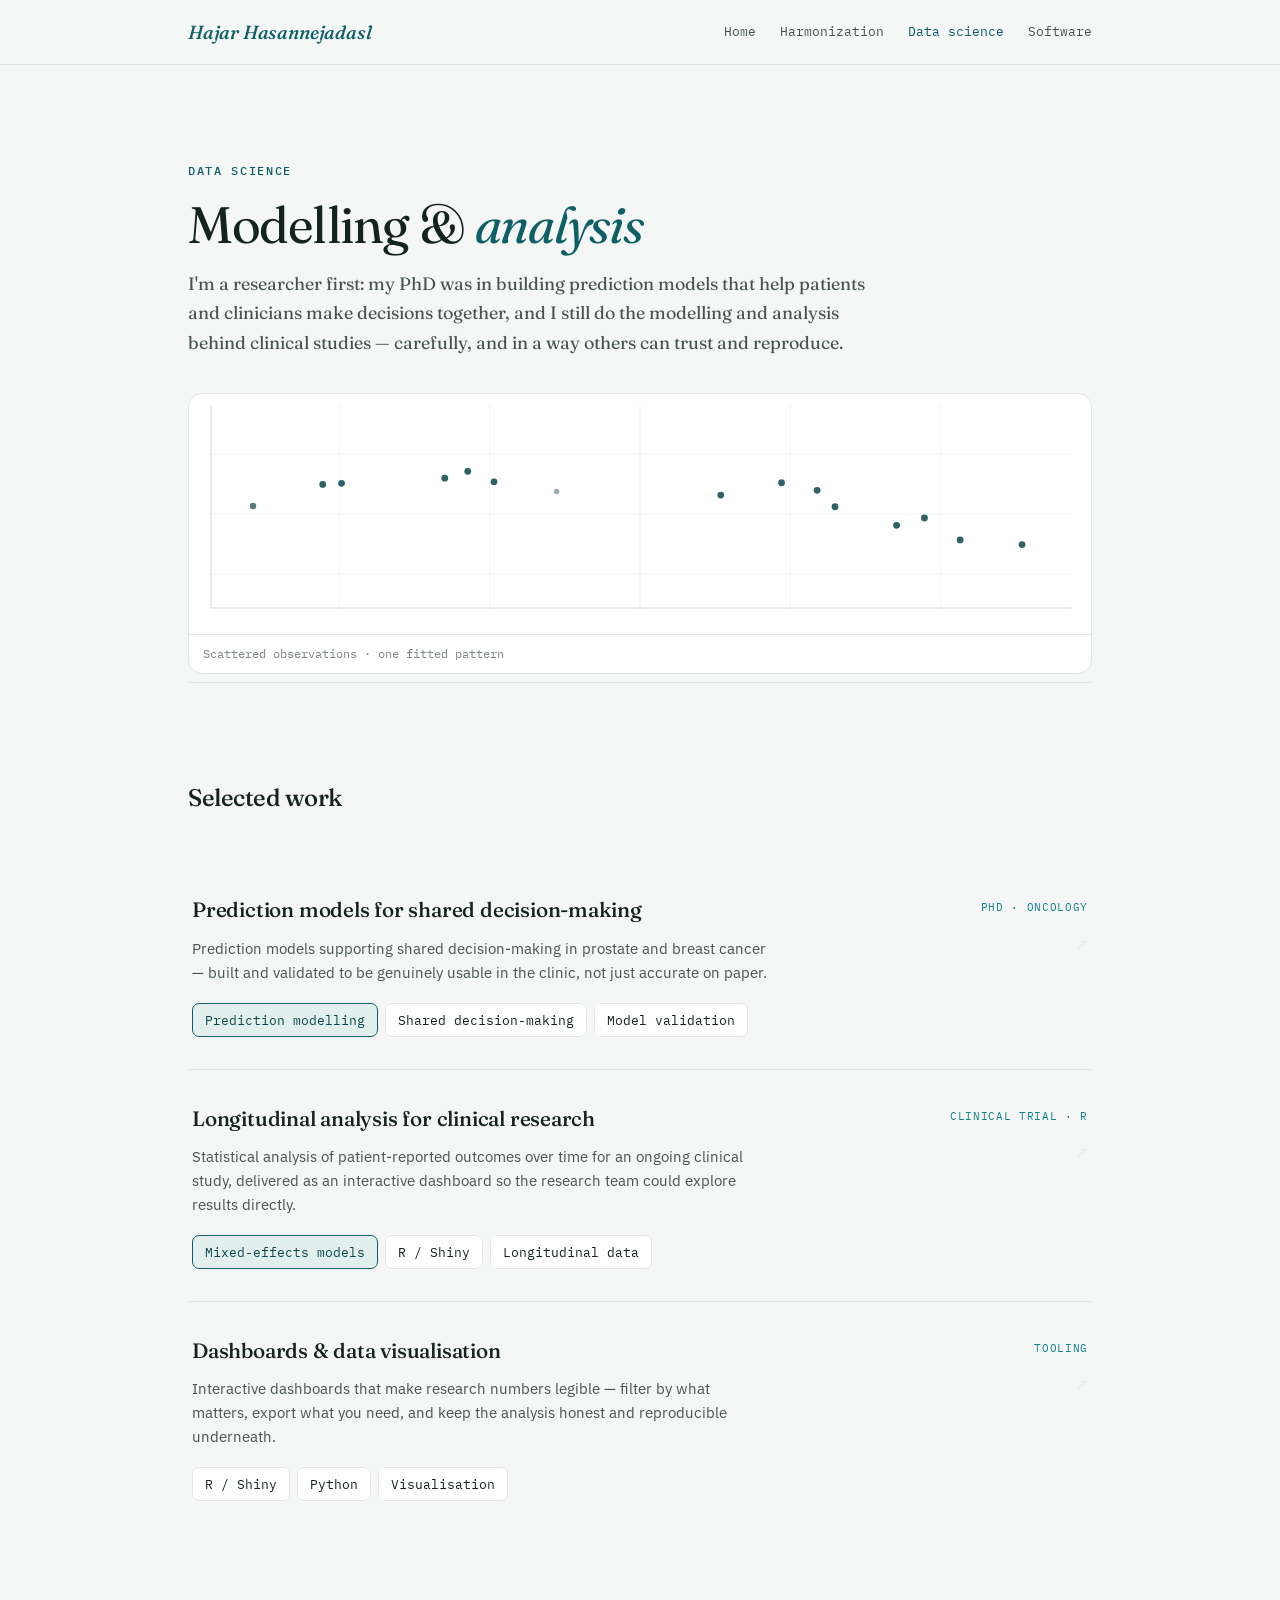
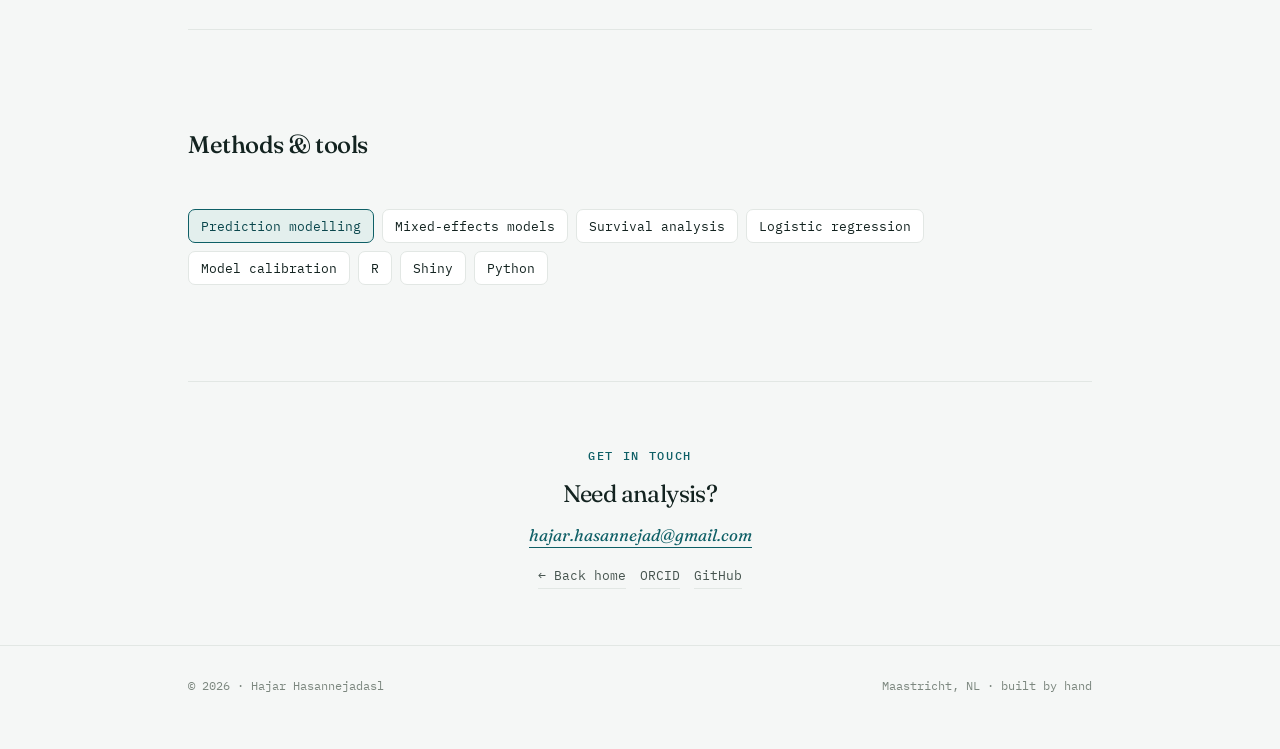
==== commit b763f261: "Add files via upload" ====
--- a/data-science.html
+++ b/data-science.html
@@ -30,9 +30,9 @@
     <div class="eyebrow reveal">Data science</div>
     <h1 class="reveal">Modelling &amp; <em>analysis</em></h1>
     <p class="intro reveal">
-      Before harmonization, my world was statistics and prediction. My PhD was in building models
-      that help patients and clinicians make decisions together, and I still do the modelling and
-      analysis behind clinical studies — carefully, and in a way others can trust and reproduce.
+      I'm a researcher first: my PhD was in building prediction models that help patients and
+      clinicians make decisions together, and I still do the modelling and analysis behind
+      clinical studies — carefully, and in a way others can trust and reproduce.
     </p>
 
     <div class="flow-wrap reveal" aria-hidden="true">
@@ -58,11 +58,11 @@
       </a>
 
       <a class="item reveal" href="#">
-        <div class="ttl">Quality-of-life analysis for a clinical trial</div>
-        <div class="meta">ImmunoSABR · Shiny</div>
-        <div class="desc">A mixed-effects analysis of patient quality-of-life across 14 outcomes over time, delivered as an interactive Shiny dashboard so the clinical team could explore results directly.</div>
+        <div class="ttl">Longitudinal analysis for clinical research</div>
+        <div class="meta">Clinical trial · R</div>
+        <div class="desc">Statistical analysis of patient-reported outcomes over time for an ongoing clinical study, delivered as an interactive dashboard so the research team could explore results directly.</div>
         <div class="tags">
-          <span class="tag key">Mixed models (nlme)</span>
+          <span class="tag key">Mixed-effects models</span>
           <span class="tag">R / Shiny</span>
           <span class="tag">Longitudinal data</span>
         </div>
--- a/styles.css
+++ b/styles.css
@@ -85,6 +85,32 @@
 }
 .phead h1 em{font-style:italic;color:var(--petrol)}
 .phead .intro{font-family:var(--display);font-size:1.12rem;line-height:1.62;color:var(--ink-soft);max-width:58ch;margin-top:18px}
+
+/* ---------------- journey timeline ---------------- */
+.journey{position:relative;padding-left:44px;max-width:640px}
+.jline{position:absolute;left:9px;top:6px;bottom:6px;width:2px;background:var(--line);border-radius:2px}
+.jline-fill{position:absolute;left:0;top:0;width:100%;height:0;background:var(--petrol);border-radius:2px;transition:height .15s linear}
+.stop{position:relative;padding:0 0 72px}
+.stop:last-child{padding-bottom:8px}
+.stop::before{
+  content:"";position:absolute;left:-41px;top:6px;width:12px;height:12px;border-radius:50%;
+  background:var(--paper);border:2px solid var(--line);transition:border-color .4s ease,background .4s ease,box-shadow .4s ease;
+}
+.stop.lit::before{border-color:var(--petrol);background:var(--petrol);box-shadow:0 0 0 5px var(--petrol-pale)}
+.stop-era{
+  font-family:var(--mono);font-size:12px;letter-spacing:.1em;text-transform:uppercase;
+  color:var(--mute);margin-bottom:10px;transition:color .4s ease;
+}
+.stop.lit .stop-era{color:var(--petrol-bright)}
+.stop h3{font-family:var(--display);font-weight:500;font-size:1.55rem;letter-spacing:-.015em;margin-bottom:12px}
+.stop p{font-family:var(--display);font-size:1.08rem;line-height:1.7;color:var(--ink-soft);max-width:54ch}
+.stop-link{
+  display:inline-block;margin-top:14px;font-family:var(--mono);font-size:13px;color:var(--petrol);
+  text-decoration:none;border-bottom:1px solid var(--petrol);padding-bottom:1px;
+}
+.stop-link:hover{color:var(--petrol-bright);border-color:var(--petrol-bright)}
+.stop-links{display:flex;gap:22px;flex-wrap:wrap}
+@media(max-width:560px){.journey{padding-left:34px}.stop::before{left:-31px}}
 
 /* ---------------- flow animation (home hero) ---------------- */
 .flow-wrap{margin:36px 0 0;border:1px solid var(--line);border-radius:14px;background:var(--paper-2);overflow:hidden;position:relative}
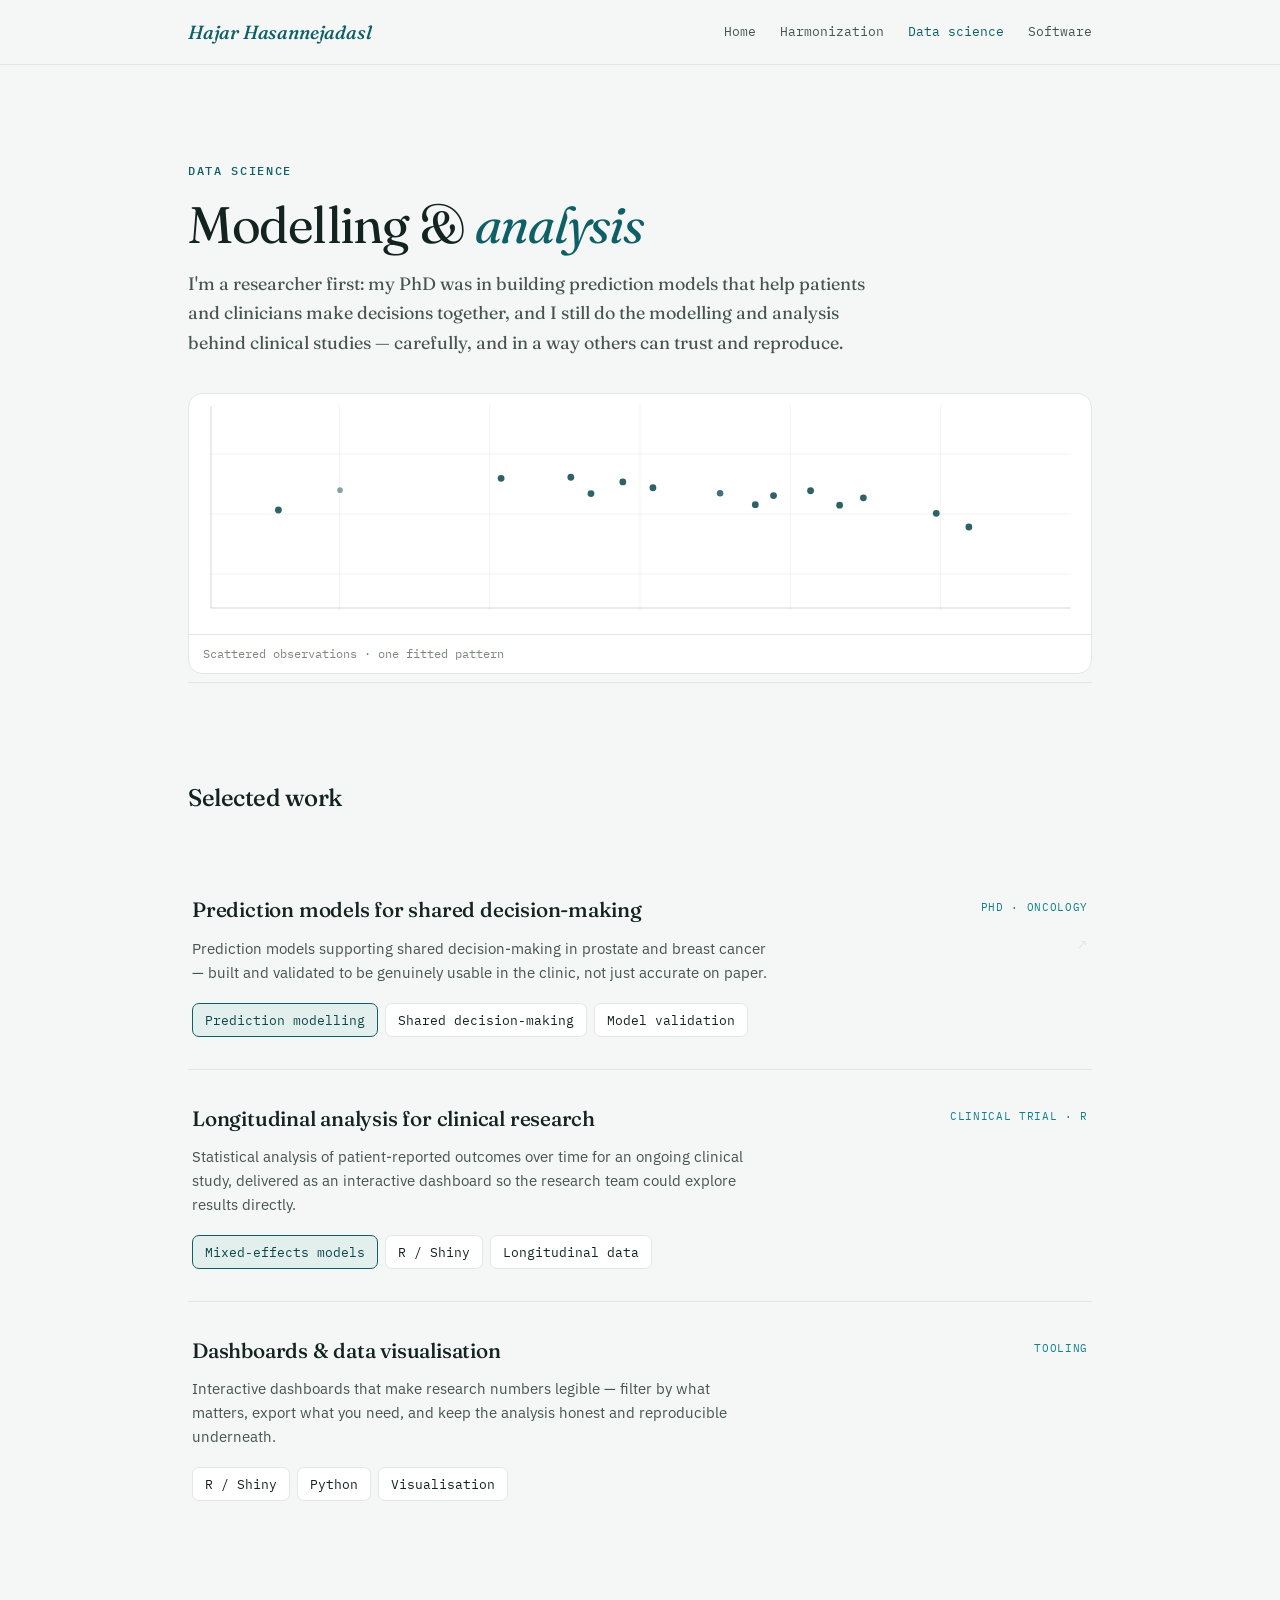
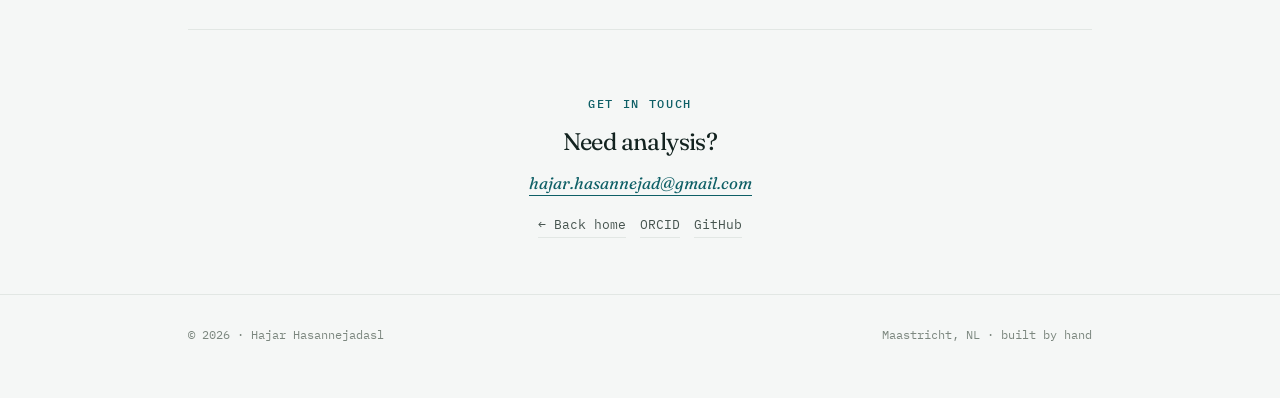
==== commit a46046c3: "Add files via upload" ====
--- a/data-science.html
+++ b/data-science.html
@@ -5,6 +5,12 @@
 <meta name="viewport" content="width=device-width, initial-scale=1.0">
 <title>Data science — Hajar Hasannejadasl</title>
 <meta name="description" content="Prediction modelling, mixed-effects analysis of clinical trials, and data dashboards.">
+<link rel="icon" href="data:image/svg+xml,%3Csvg xmlns='http://www.w3.org/2000/svg' viewBox='0 0 32 32'%3E%3Cpolygon points='16,3 27,9.5 27,22.5 16,29 5,22.5 5,9.5' fill='%230E5F66'/%3E%3Cpolygon points='16,9 22,12.5 22,19.5 16,23 10,19.5 10,12.5' fill='none' stroke='%2312808A' stroke-width='1.6'/%3E%3C/svg%3E">
+<meta property="og:title" content="Data science — Hajar Hasannejadasl">
+<meta property="og:description" content="Prediction modelling and longitudinal analysis for clinical research.">
+<meta property="og:url" content="https://hajarhn.github.io/Main/data-science.html">
+<meta property="og:type" content="website">
+<meta name="twitter:card" content="summary">
 <link rel="preconnect" href="https://fonts.googleapis.com">
 <link rel="preconnect" href="https://fonts.gstatic.com" crossorigin>
 <link href="https://fonts.googleapis.com/css2?family=Fraunces:ital,opsz,wght@0,9..144,400;0,9..144,500;1,9..144,300;1,9..144,400&family=IBM+Plex+Mono:wght@400;500&family=IBM+Plex+Sans:wght@400;500;600&display=swap" rel="stylesheet">
@@ -45,7 +51,7 @@
     <div class="sec-head"><h2>Selected work</h2></div>
     <div class="work">
 
-      <a class="item reveal" href="#">
+      <a class="item reveal" href="https://orcid.org/0000-0001-5262-7399">
         <div class="ttl">Prediction models for shared decision-making</div>
         <div class="meta">PhD · Oncology</div>
         <div class="desc">Prediction models supporting shared decision-making in prostate and breast cancer — built and validated to be genuinely usable in the clinic, not just accurate on paper.</div>
@@ -57,7 +63,7 @@
         <div class="arrow">↗</div>
       </a>
 
-      <a class="item reveal" href="#">
+      <div class="item reveal">
         <div class="ttl">Longitudinal analysis for clinical research</div>
         <div class="meta">Clinical trial · R</div>
         <div class="desc">Statistical analysis of patient-reported outcomes over time for an ongoing clinical study, delivered as an interactive dashboard so the research team could explore results directly.</div>
@@ -66,10 +72,9 @@
           <span class="tag">R / Shiny</span>
           <span class="tag">Longitudinal data</span>
         </div>
-        <div class="arrow">↗</div>
-      </a>
+      </div>
 
-      <a class="item reveal" href="#">
+      <div class="item reveal">
         <div class="ttl">Dashboards &amp; data visualisation</div>
         <div class="meta">Tooling</div>
         <div class="desc">Interactive dashboards that make research numbers legible — filter by what matters, export what you need, and keep the analysis honest and reproducible underneath.</div>
@@ -78,23 +83,8 @@
           <span class="tag">Python</span>
           <span class="tag">Visualisation</span>
         </div>
-        <div class="arrow">↗</div>
-      </a>
+      </div>
 
-    </div>
-  </section>
-
-  <section class="ruled">
-    <div class="sec-head"><h2>Methods &amp; tools</h2></div>
-    <div class="tags reveal">
-      <span class="tag key">Prediction modelling</span>
-      <span class="tag">Mixed-effects models</span>
-      <span class="tag">Survival analysis</span>
-      <span class="tag">Logistic regression</span>
-      <span class="tag">Model calibration</span>
-      <span class="tag">R</span>
-      <span class="tag">Shiny</span>
-      <span class="tag">Python</span>
     </div>
   </section>
 
--- a/styles.css
+++ b/styles.css
@@ -90,7 +90,7 @@
 .journey{position:relative;padding-left:44px;max-width:640px}
 .jline{position:absolute;left:9px;top:6px;bottom:6px;width:2px;background:var(--line);border-radius:2px}
 .jline-fill{position:absolute;left:0;top:0;width:100%;height:0;background:var(--petrol);border-radius:2px;transition:height .15s linear}
-.stop{position:relative;padding:0 0 72px}
+.stop{position:relative;padding:0 0 96px}
 .stop:last-child{padding-bottom:8px}
 .stop::before{
   content:"";position:absolute;left:-41px;top:6px;width:12px;height:12px;border-radius:50%;
